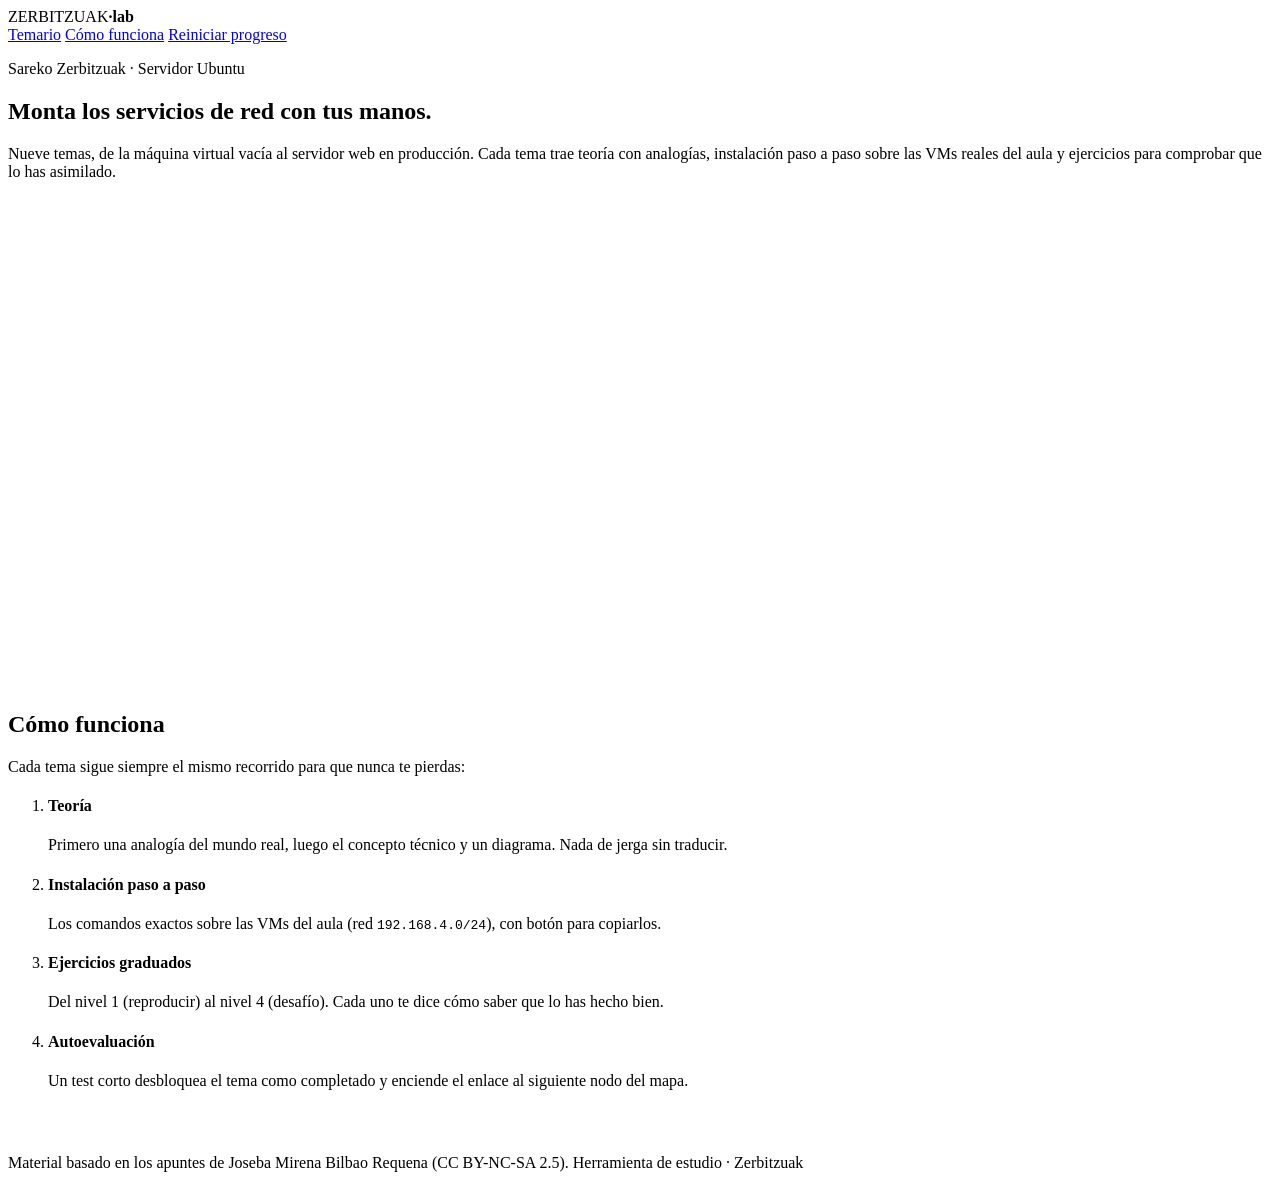
==== index.html @ 198a39cf "Add files via upload" ====
<!DOCTYPE html>
<html lang="es">
<head>
<meta charset="UTF-8">
<meta name="viewport" content="width=device-width, initial-scale=1.0">
<title>Zerbitzuak — Laborategia</title>
<meta name="description" content="Aprende, instala y practica los servicios de red de la asignatura Zerbitzuak: TCP/IP, DNS, DHCP, SSH, Samba, FTP, correo y web.">
<link rel="preconnect" href="https://fonts.googleapis.com">
<link rel="preconnect" href="https://fonts.gstatic.com" crossorigin>
<link href="https://fonts.googleapis.com/css2?family=Space+Grotesk:wght@400;500;600;700&family=Inter:wght@400;500;600&family=JetBrains+Mono:wght@400;500&display=swap" rel="stylesheet">
<link rel="stylesheet" href="assets/styles.css">
</head>
<body>

<header class="topbar">
  <span class="brand"><span class="dot"></span> ZERBITZUAK<b>·lab</b></span>
  <nav>
    <a href="#temario">Temario</a>
    <a href="#como">Cómo funciona</a>
    <a href="#" id="resetLink">Reiniciar progreso</a>
  </nav>
</header>

<main class="wrap">

  <section class="hero">
    <p class="eyebrow">Sareko Zerbitzuak · Servidor Ubuntu</p>
    <h1>Monta los servicios de red <span class="accent">con tus manos</span>.</h1>
    <p class="lead sub">Nueve temas, de la máquina virtual vacía al servidor web en producción. Cada tema trae teoría con analogías, instalación paso a paso sobre las VMs reales del aula y ejercicios para comprobar que lo has asimilado.</p>
  </section>

  <!-- FIRMA: mapa de topología del curso -->
  <section id="temario" aria-label="Mapa del curso">
    <svg class="topo" viewBox="0 0 980 380" role="img" aria-label="Ruta de los nueve temas">
      <!-- enlaces -->
      <g id="edges" stroke-linecap="round">
        <line class="edge" data-e="0" x1="90" y1="110" x2="280" y2="110"/>
        <line class="edge" data-e="1" x1="280" y1="110" x2="470" y2="110"/>
        <line class="edge" data-e="2" x1="470" y1="110" x2="660" y2="110"/>
        <line class="edge" data-e="3" x1="660" y1="110" x2="850" y2="110"/>
        <line class="edge" data-e="4" x1="850" y1="110" x2="850" y2="270"/>
        <line class="edge" data-e="5" x1="850" y1="270" x2="660" y2="270"/>
        <line class="edge" data-e="6" x1="660" y1="270" x2="470" y2="270"/>
        <line class="edge" data-e="7" x1="470" y1="270" x2="280" y2="270"/>
      </g>
      <g id="nodes"></g>
    </svg>
  </section>

  <!-- Lista accesible / fallback -->
  <section class="units" id="unitGrid" aria-label="Lista de temas"></section>

  <section id="como" class="col" style="margin-bottom:64px">
    <h2>Cómo funciona</h2>
    <p>Cada tema sigue siempre el mismo recorrido para que nunca te pierdas:</p>
    <ol class="steps">
      <li><h4>Teoría</h4><p>Primero una analogía del mundo real, luego el concepto técnico y un diagrama. Nada de jerga sin traducir.</p></li>
      <li><h4>Instalación paso a paso</h4><p>Los comandos exactos sobre las VMs del aula (red <code class="inline">192.168.4.0/24</code>), con botón para copiarlos.</p></li>
      <li><h4>Ejercicios graduados</h4><p>Del nivel 1 (reproducir) al nivel 4 (desafío). Cada uno te dice cómo saber que lo has hecho bien.</p></li>
      <li><h4>Autoevaluación</h4><p>Un test corto desbloquea el tema como completado y enciende el enlace al siguiente nodo del mapa.</p></li>
    </ol>
  </section>

</main>

<footer class="site">
  <div class="wrap">
    <span>Material basado en los apuntes de Joseba Mirena Bilbao Requena (CC BY-NC-SA 2.5).</span>
    <span>Herramienta de estudio · Zerbitzuak</span>
  </div>
</footer>

<script src="assets/app.js"></script>
<script>
// Definición de los temas. href=null → todavía no publicado (bloqueado).
const TEMAS = [
  { id:"0", x:90,  y:110, abbr:"VM·IP",  name:"Máquinas virtuales + IPs", href:"tema-0-vm-ip.html" },
  { id:"1", x:280, y:110, abbr:"TCP/IP", name:"TCP/IP y enrutamiento",     href:"tema-1-tcpip.html" },
  { id:"2", x:470, y:110, abbr:"DNS",    name:"DNS · bind9",               href:"tema-2-dns.html" },
  { id:"3", x:660, y:110, abbr:"DHCP",   name:"DHCP",                      href:null },
  { id:"4", x:850, y:110, abbr:"SSH",    name:"Urruneko saioak",           href:null },
  { id:"5", x:850, y:270, abbr:"Samba",  name:"Compartir + Proxy",         href:null },
  { id:"6", x:660, y:270, abbr:"FTP",    name:"FTP · vsftpd",              href:null },
  { id:"7", x:470, y:270, abbr:"Posta",  name:"Correo",                    href:null },
  { id:"8", x:280, y:270, abbr:"Web",    name:"Apache · WordPress · LDAP", href:null },
];

const SVGNS = "http://www.w3.org/2000/svg";
const prog = Z.load();

// tema "actual" = primero no completado con página disponible
let current = TEMAS.find(t => t.href && !prog[t.id])?.id ?? null;

// pintar nodos
const g = document.getElementById("nodes");
TEMAS.forEach(t => {
  const done = !!prog[t.id];
  const locked = !t.href;
  const grp = document.createElementNS(SVGNS, "a");
  if (t.href) grp.setAttributeNS("http://www.w3.org/1999/xlink", "href", t.href);
  grp.setAttribute("class", "node-hit" + (locked ? " locked" : ""));

  const ring = document.createElementNS(SVGNS, "circle");
  ring.setAttribute("cx", t.x); ring.setAttribute("cy", t.y); ring.setAttribute("r", 30);
  ring.setAttribute("class", "ring" + (done ? " done" : "") + (t.id === current ? " current" : ""));

  const num = document.createElementNS(SVGNS, "text");
  num.setAttribute("x", t.x); num.setAttribute("y", t.y + 6);
  num.setAttribute("text-anchor", "middle"); num.setAttribute("class", "num");
  num.textContent = done ? "✓" : t.id;

  const lbl = document.createElementNS(SVGNS, "text");
  lbl.setAttribute("x", t.x); lbl.setAttribute("y", t.y + 52);
  lbl.setAttribute("text-anchor", "middle"); lbl.setAttribute("class", "lbl");
  lbl.textContent = t.abbr;

  grp.append(ring, num, lbl);
  g.appendChild(grp);
});

// encender enlaces ya superados
document.querySelectorAll(".edge").forEach(e => {
  const i = +e.dataset.e;            // arista i une tema i con i+1
  if (prog[String(i)]) e.classList.add("done");
});

// rejilla de tarjetas
const grid = document.getElementById("unitGrid");
TEMAS.forEach(t => {
  const done = !!prog[t.id], locked = !t.href, cur = t.id === current;
  const el = document.createElement(locked ? "div" : "a");
  el.className = "unit";
  if (!locked) el.href = t.href;
  el.innerHTML = `
    <span class="t-num">TEMA ${t.id}</span>
    <h3>${t.name}</h3>
    <p>${locked ? "Próximamente" : (done ? "Completado. Puedes repasarlo." : "Disponible. Empieza por la teoría.")}</p>
    <span class="badge ${done ? "done" : (cur ? "current" : "")}">${done ? "hecho" : (locked ? "bloqueado" : (cur ? "actual" : "abierto"))}</span>`;
  grid.appendChild(el);
});

document.getElementById("resetLink").addEventListener("click", (e) => {
  e.preventDefault();
  if (confirm("¿Borrar tu progreso y reiniciar todos los temas?")) { Z.reset(); location.reload(); }
});
</script>
</body>
</html>
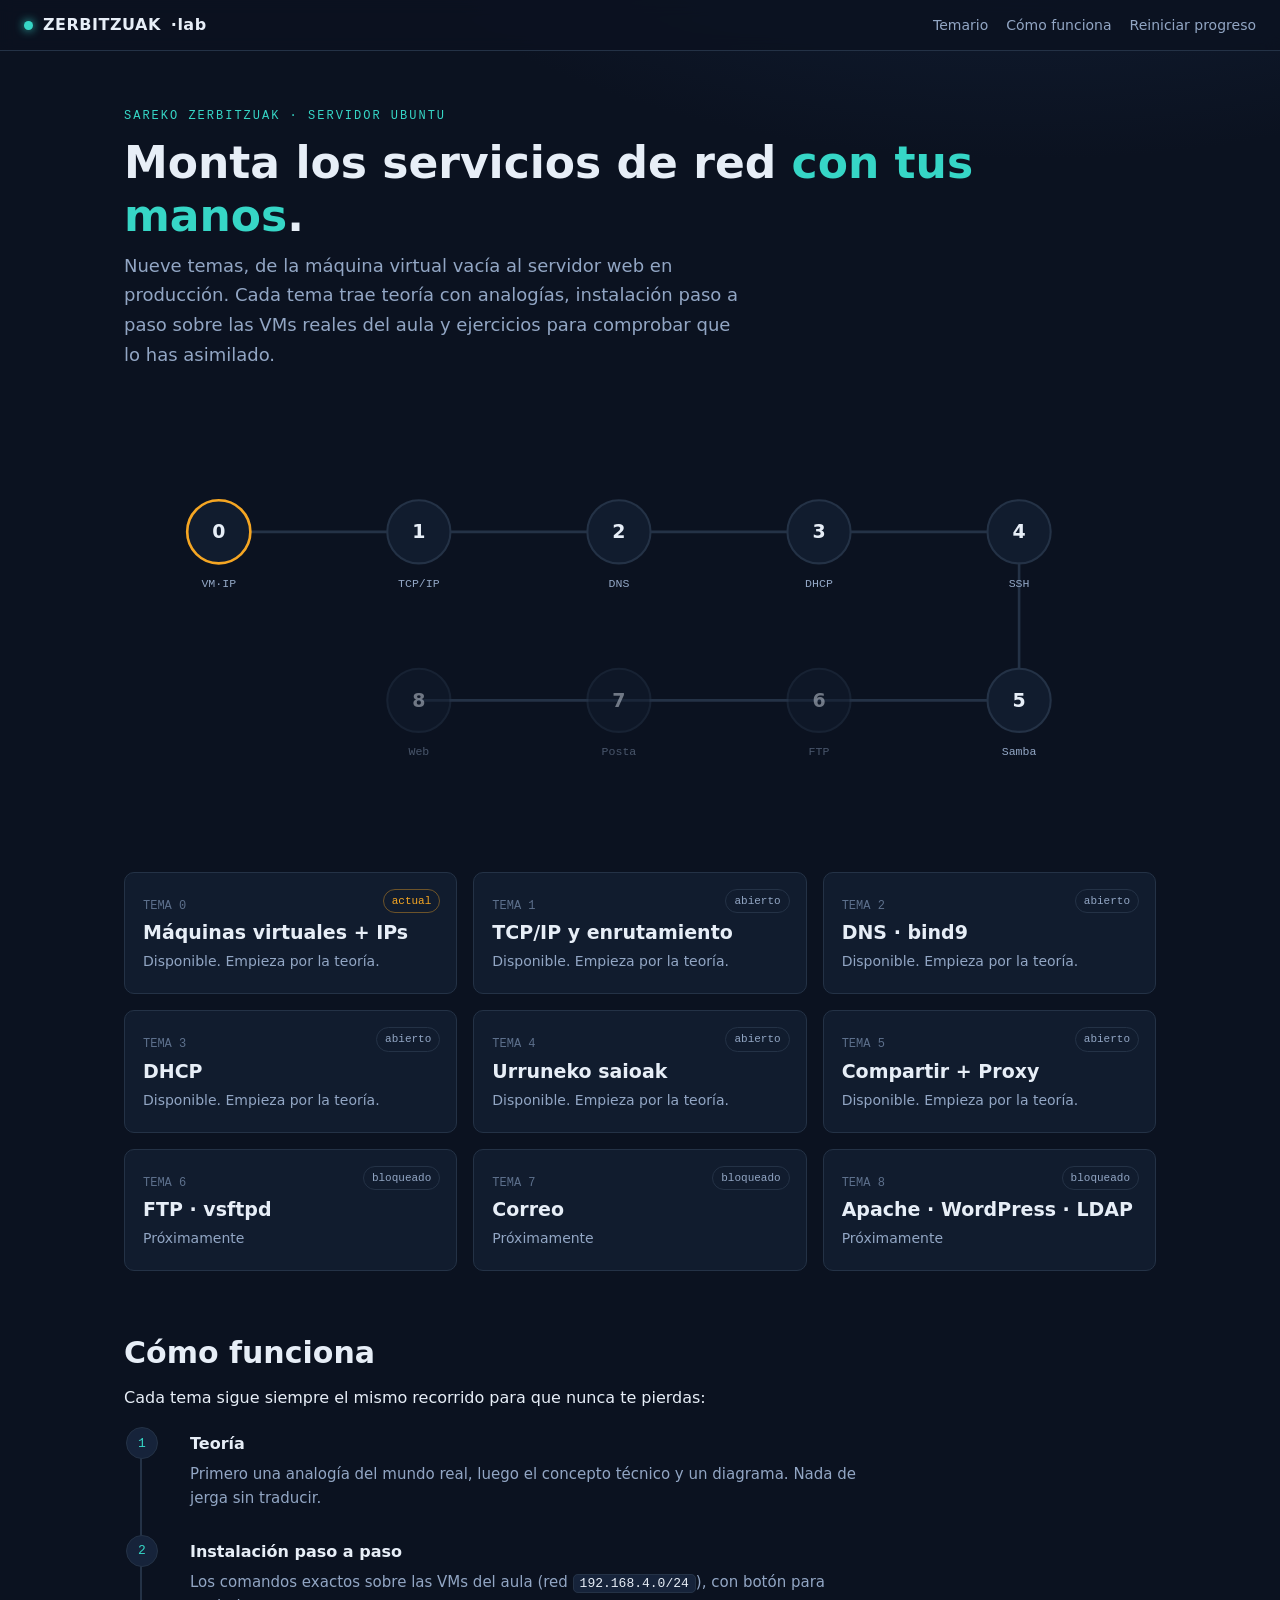
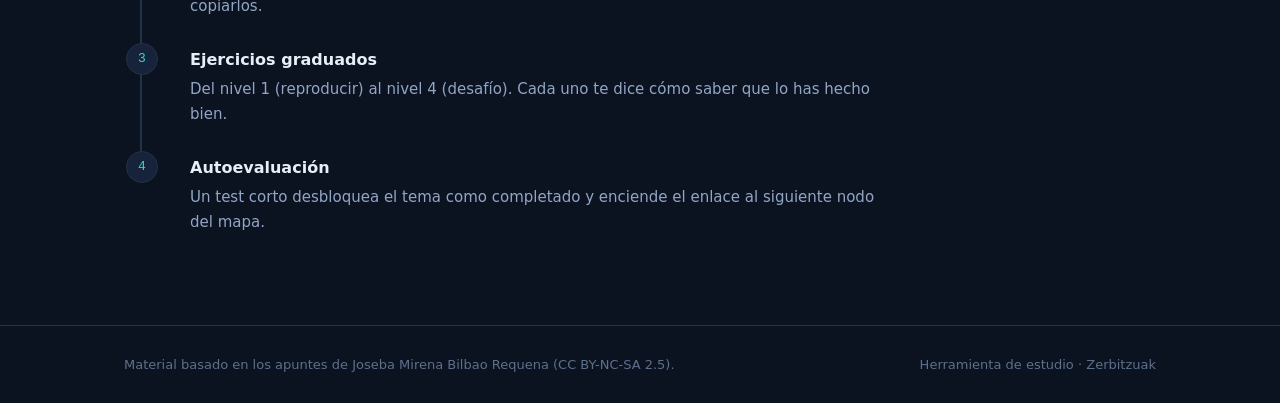
==== commit 25dfbc8d: "Add files via upload" ====
--- a/index.html
+++ b/index.html
@@ -77,9 +77,9 @@
   { id:"0", x:90,  y:110, abbr:"VM·IP",  name:"Máquinas virtuales + IPs", href:"tema-0-vm-ip.html" },
   { id:"1", x:280, y:110, abbr:"TCP/IP", name:"TCP/IP y enrutamiento",     href:"tema-1-tcpip.html" },
   { id:"2", x:470, y:110, abbr:"DNS",    name:"DNS · bind9",               href:"tema-2-dns.html" },
-  { id:"3", x:660, y:110, abbr:"DHCP",   name:"DHCP",                      href:null },
-  { id:"4", x:850, y:110, abbr:"SSH",    name:"Urruneko saioak",           href:null },
-  { id:"5", x:850, y:270, abbr:"Samba",  name:"Compartir + Proxy",         href:null },
+  { id:"3", x:660, y:110, abbr:"DHCP",   name:"DHCP",                      href:"tema-3-dhcp.html" },
+  { id:"4", x:850, y:110, abbr:"SSH",    name:"Urruneko saioak",           href:"tema-4-urruneko-saioak.html" },
+  { id:"5", x:850, y:270, abbr:"Samba",  name:"Compartir + Proxy",         href:"tema-5-baliabideak.html" },
   { id:"6", x:660, y:270, abbr:"FTP",    name:"FTP · vsftpd",              href:null },
   { id:"7", x:470, y:270, abbr:"Posta",  name:"Correo",                    href:null },
   { id:"8", x:280, y:270, abbr:"Web",    name:"Apache · WordPress · LDAP", href:null },
--- a/assets/styles.css
+++ b/assets/styles.css
@@ -0,0 +1,284 @@
+/* ============================================================
+   ZERBITZUAK — Sistema de diseño "consola de red"
+   Un concepto por bloque. Tokens primero, componentes después.
+   ============================================================ */
+
+:root {
+  /* Paleta: sala de servidores. Acentos = LEDs de un switch. */
+  --bg:        #0b1220;   /* fondo consola */
+  --surface:   #111c2e;   /* panel */
+  --surface-2: #16233a;   /* panel elevado */
+  --line:      #243246;   /* hairlines */
+  --line-soft: #1b2940;
+  --ink:       #e7eef7;   /* texto primario */
+  --ink-dim:   #92a6c4;   /* texto secundario */
+  --ink-faint: #5d708c;   /* texto tenue */
+
+  --link:   #36d6c6;   /* LED "enlace activo" (cian-teal) */
+  --link-2: #1ea8a0;
+  --amber:  #f5a623;   /* LED "actividad" */
+  --danger: #ff6b6b;   /* LED "error" */
+  --ok:     #4ade80;   /* LED "ok", uso contenido */
+
+  --radius: 10px;
+  --radius-lg: 16px;
+  --maxw: 1080px;
+
+  --mono: "JetBrains Mono", ui-monospace, "SF Mono", Menlo, monospace;
+  --sans: "Inter", system-ui, -apple-system, sans-serif;
+  --display: "Space Grotesk", var(--sans);
+}
+
+* { box-sizing: border-box; }
+
+html { scroll-behavior: smooth; }
+@media (prefers-reduced-motion: reduce) {
+  html { scroll-behavior: auto; }
+  * { animation: none !important; transition: none !important; }
+}
+
+body {
+  margin: 0;
+  background:
+    radial-gradient(1200px 600px at 80% -10%, #14233c 0%, transparent 60%),
+    var(--bg);
+  color: var(--ink);
+  font-family: var(--sans);
+  font-size: 16px;
+  line-height: 1.65;
+  -webkit-font-smoothing: antialiased;
+}
+
+a { color: var(--link); text-decoration: none; }
+a:hover { text-decoration: underline; }
+
+:focus-visible { outline: 2px solid var(--link); outline-offset: 3px; border-radius: 4px; }
+
+/* ---------- Layout ---------- */
+.wrap { max-width: var(--maxw); margin: 0 auto; padding: 0 24px; }
+.col  { max-width: 760px; }
+
+/* ---------- Barra superior ---------- */
+.topbar {
+  position: sticky; top: 0; z-index: 50;
+  display: flex; align-items: center; gap: 16px;
+  padding: 12px 24px;
+  background: rgba(11,18,32,.82);
+  backdrop-filter: blur(8px);
+  border-bottom: 1px solid var(--line);
+}
+.brand { display: flex; align-items: center; gap: 10px; font-family: var(--display); font-weight: 600; letter-spacing: .5px; }
+.brand .dot { width: 9px; height: 9px; border-radius: 50%; background: var(--link); box-shadow: 0 0 10px var(--link); }
+.brand b { color: var(--ink); }
+.topbar nav { margin-left: auto; display: flex; gap: 18px; font-size: 14px; }
+.topbar nav a { color: var(--ink-dim); }
+.topbar nav a:hover { color: var(--ink); text-decoration: none; }
+
+/* ---------- Tipografía ---------- */
+h1, h2, h3 { font-family: var(--display); line-height: 1.2; color: var(--ink); }
+h1 { font-size: clamp(28px, 4vw, 44px); font-weight: 600; margin: 0 0 8px; }
+h2 { font-size: clamp(22px, 3vw, 30px); font-weight: 600; margin: 48px 0 14px; }
+h3 { font-size: 19px; font-weight: 600; margin: 28px 0 8px; }
+p { margin: 0 0 14px; }
+.lead { font-size: 18px; color: var(--ink-dim); }
+.eyebrow {
+  font-family: var(--mono); font-size: 12px; letter-spacing: 2px;
+  text-transform: uppercase; color: var(--link); margin: 0 0 10px;
+}
+
+/* ---------- Hub: cabecera ---------- */
+.hero { padding: 56px 0 24px; }
+.hero h1 .accent { color: var(--link); }
+.hero .sub { max-width: 620px; }
+
+/* ---------- Mapa de topología (firma) ---------- */
+.topo { width: 100%; height: auto; margin: 8px 0 24px; }
+.topo .edge { stroke: var(--line); stroke-width: 2.5; }
+.topo .edge.done { stroke: var(--link); filter: drop-shadow(0 0 4px var(--link)); }
+.topo .node-hit { cursor: pointer; }
+.topo .node-hit.locked { cursor: not-allowed; }
+.topo .ring { fill: var(--surface); stroke: var(--line); stroke-width: 2; }
+.topo .node-hit:not(.locked):hover .ring { stroke: var(--link); }
+.topo .ring.done { stroke: var(--link); fill: #0f2330; }
+.topo .ring.current { stroke: var(--amber); stroke-width: 2.5; }
+.topo .num { font-family: var(--display); font-weight: 600; fill: var(--ink); font-size: 18px; }
+.topo .lbl { font-family: var(--mono); font-size: 11px; fill: var(--ink-dim); }
+.topo .locked .ring { opacity: .5; }
+.topo .locked .num, .topo .locked .lbl { opacity: .45; }
+
+/* ---------- Rejilla de temas (fallback / lista) ---------- */
+.units { display: grid; grid-template-columns: repeat(auto-fill, minmax(280px, 1fr)); gap: 16px; margin: 24px 0 64px; }
+.unit {
+  position: relative; display: block; padding: 18px 18px 20px;
+  background: var(--surface); border: 1px solid var(--line); border-radius: var(--radius);
+  transition: border-color .15s, transform .15s;
+}
+.unit:hover { border-color: var(--link); transform: translateY(-2px); text-decoration: none; }
+.unit .t-num { font-family: var(--mono); font-size: 12px; color: var(--ink-faint); }
+.unit h3 { margin: 4px 0 6px; }
+.unit p { font-size: 14px; color: var(--ink-dim); margin: 0; }
+.unit .badge { position: absolute; top: 16px; right: 16px; }
+
+.badge {
+  font-family: var(--mono); font-size: 11px; padding: 2px 8px; border-radius: 99px;
+  border: 1px solid var(--line); color: var(--ink-dim);
+}
+.badge.done { color: var(--ok); border-color: rgba(74,222,128,.4); }
+.badge.current { color: var(--amber); border-color: rgba(245,166,35,.4); }
+
+/* ---------- Bloques de contenido (teoría) ---------- */
+.callout {
+  border-left: 3px solid var(--link); background: var(--surface);
+  padding: 14px 18px; border-radius: 0 var(--radius) var(--radius) 0; margin: 18px 0;
+}
+.callout.analogy { border-color: var(--amber); }
+.callout.warn    { border-color: var(--danger); }
+.callout .tag {
+  font-family: var(--mono); font-size: 11px; letter-spacing: 1.5px; text-transform: uppercase;
+  color: var(--ink-dim); display: block; margin-bottom: 6px;
+}
+.callout.analogy .tag { color: var(--amber); }
+.callout.warn .tag { color: var(--danger); }
+
+/* ---------- Terminal / comandos ---------- */
+.term { background: #07101e; border: 1px solid var(--line); border-radius: var(--radius); margin: 16px 0; overflow: hidden; }
+.term .bar { display: flex; align-items: center; gap: 8px; padding: 8px 12px; border-bottom: 1px solid var(--line-soft); background: var(--surface); }
+.term .bar .lights { display: flex; gap: 6px; }
+.term .bar .lights i { width: 10px; height: 10px; border-radius: 50%; display: block; }
+.term .bar .lights i:nth-child(1){ background:#ff5f57; }
+.term .bar .lights i:nth-child(2){ background:#febc2e; }
+.term .bar .lights i:nth-child(3){ background:#28c840; }
+.term .bar .host { font-family: var(--mono); font-size: 12px; color: var(--ink-faint); }
+.term .bar .copy { margin-left: auto; font-family: var(--mono); font-size: 12px; color: var(--ink-dim); background: none; border: 1px solid var(--line); border-radius: 6px; padding: 3px 8px; cursor: pointer; }
+.term .bar .copy:hover { color: var(--ink); border-color: var(--link); }
+.term pre { margin: 0; padding: 14px 16px; overflow-x: auto; }
+.term code, code.inline { font-family: var(--mono); font-size: 13.5px; }
+.term .prompt { color: var(--link); user-select: none; }
+.term .cmt { color: var(--ink-faint); }
+code.inline { background: var(--surface-2); border: 1px solid var(--line); border-radius: 5px; padding: 1px 6px; font-size: 13px; color: var(--ink); }
+
+/* ---------- Pasos numerados ---------- */
+.steps { counter-reset: step; list-style: none; padding: 0; margin: 18px 0; }
+.steps > li {
+  position: relative; padding: 2px 0 18px 48px; margin: 0;
+  border-left: 2px solid var(--line); margin-left: 16px;
+}
+.steps > li:last-child { border-color: transparent; }
+.steps > li::before {
+  counter-increment: step; content: counter(step);
+  position: absolute; left: -16px; top: -2px; width: 30px; height: 30px;
+  display: grid; place-items: center; border-radius: 50%;
+  background: var(--surface-2); border: 1px solid var(--line);
+  font-family: var(--mono); font-size: 13px; color: var(--link);
+}
+.steps > li h4 { margin: 0 0 4px; font-family: var(--display); font-size: 16px; }
+.steps > li p { margin: 0 0 8px; color: var(--ink-dim); font-size: 15px; }
+
+/* ---------- Tablas ---------- */
+table.data { width: 100%; border-collapse: collapse; margin: 16px 0; font-size: 14px; }
+table.data th, table.data td { text-align: left; padding: 9px 12px; border-bottom: 1px solid var(--line-soft); }
+table.data th { font-family: var(--mono); font-size: 12px; letter-spacing: .5px; color: var(--ink-dim); text-transform: uppercase; }
+table.data td.mono, table.data th.mono { font-family: var(--mono); }
+table.data tr:hover td { background: var(--surface); }
+
+/* ---------- Checklist interactivo (Tema 0) ---------- */
+.check { list-style: none; padding: 0; margin: 16px 0; }
+.check li { display: flex; gap: 12px; align-items: flex-start; padding: 10px 12px; border: 1px solid var(--line); border-radius: var(--radius); margin-bottom: 8px; background: var(--surface); cursor: pointer; transition: border-color .15s; }
+.check li:hover { border-color: var(--link); }
+.check li.done { border-color: rgba(74,222,128,.35); background: #0e1f1c; }
+.check .box { flex: 0 0 22px; width: 22px; height: 22px; border: 1.5px solid var(--ink-faint); border-radius: 6px; display: grid; place-items: center; margin-top: 1px; font-size: 14px; color: var(--bg); }
+.check li.done .box { background: var(--ok); border-color: var(--ok); }
+.check li.done .box::after { content: "✓"; }
+.check .txt { flex: 1; }
+.check .txt small { display: block; color: var(--ink-dim); font-size: 13px; }
+
+/* ---------- Niveles de ejercicio ---------- */
+.levels { display: grid; gap: 14px; margin: 18px 0; }
+.level { border: 1px solid var(--line); border-radius: var(--radius); overflow: hidden; }
+.level summary { cursor: pointer; padding: 14px 18px; display: flex; align-items: center; gap: 12px; font-family: var(--display); list-style: none; }
+.level summary::-webkit-details-marker { display: none; }
+.level summary .lv { font-family: var(--mono); font-size: 11px; padding: 2px 8px; border-radius: 99px; border: 1px solid var(--line); color: var(--link); }
+.level[data-lv="2"] summary .lv { color: var(--amber); }
+.level[data-lv="3"] summary .lv { color: #c084fc; }
+.level[data-lv="4"] summary .lv { color: var(--danger); }
+.level summary .chev { margin-left: auto; color: var(--ink-faint); transition: transform .2s; }
+.level[open] summary .chev { transform: rotate(90deg); }
+.level .body { padding: 4px 18px 18px; border-top: 1px solid var(--line-soft); }
+.level .success { font-size: 14px; color: var(--ink-dim); border-left: 2px solid var(--ok); padding-left: 12px; margin-top: 12px; }
+
+/* ---------- Simulador ---------- */
+.sim { border: 1px solid var(--line); border-radius: var(--radius-lg); background: var(--surface); margin: 22px 0; overflow: hidden; }
+.sim .sim-head { padding: 14px 18px; border-bottom: 1px solid var(--line); display: flex; align-items: center; gap: 10px; }
+.sim .sim-head .dot { width: 8px; height: 8px; border-radius: 50%; background: var(--amber); box-shadow: 0 0 8px var(--amber); }
+.sim .sim-head h3 { margin: 0; font-size: 16px; }
+.sim .sim-body { padding: 18px; }
+.field { margin-bottom: 14px; }
+.field label { display: block; font-size: 13px; color: var(--ink-dim); margin-bottom: 5px; font-family: var(--mono); }
+.field input, .field select {
+  width: 100%; font-family: var(--mono); font-size: 14px; color: var(--ink);
+  background: #07101e; border: 1px solid var(--line); border-radius: 8px; padding: 9px 11px;
+}
+.field input:focus, .field select:focus { border-color: var(--link); outline: none; }
+.btn { font-family: var(--display); font-size: 14px; font-weight: 600; cursor: pointer;
+  background: var(--link); color: #04201d; border: none; border-radius: 8px; padding: 9px 16px; }
+.btn:hover { background: #46e6d6; }
+.btn.ghost { background: transparent; color: var(--ink-dim); border: 1px solid var(--line); }
+.btn.ghost:hover { color: var(--ink); border-color: var(--link); }
+.btn-row { display: flex; gap: 10px; flex-wrap: wrap; margin-top: 4px; }
+
+.sim .out { margin-top: 16px; padding: 14px; background: #07101e; border: 1px solid var(--line); border-radius: 8px; font-family: var(--mono); font-size: 13.5px; }
+.sim .out .row { display: flex; justify-content: space-between; gap: 12px; padding: 3px 0; border-bottom: 1px dashed var(--line-soft); }
+.sim .out .row:last-child { border: none; }
+.sim .out .k { color: var(--ink-dim); }
+.sim .out .v { color: var(--ink); }
+.sim .out .v.bits { letter-spacing: 1px; }
+.pill { font-family: var(--mono); font-size: 12px; padding: 2px 9px; border-radius: 99px; }
+.pill.privada { background: rgba(54,214,198,.12); color: var(--link); }
+.pill.publica { background: rgba(245,166,35,.14); color: var(--amber); }
+.pill.A { background:#1f2a44; color:#8ab4ff; } .pill.B{ background:#2a2440; color:#c084fc; }
+.pill.C { background:#0e2620; color:var(--ok); } .pill.especial{ background:#2a1d1d; color:var(--danger); }
+
+/* ---------- Quiz ---------- */
+.quiz { border: 1px solid var(--line); border-radius: var(--radius-lg); background: var(--surface); margin: 24px 0; }
+.quiz .q-head { padding: 16px 18px; border-bottom: 1px solid var(--line); display:flex; align-items:center; gap:10px; }
+.quiz .q-head h3 { margin: 0; font-size: 16px; }
+.quiz .q-head .score { margin-left: auto; font-family: var(--mono); font-size: 13px; color: var(--ink-dim); }
+.quiz .q { padding: 16px 18px; border-bottom: 1px solid var(--line-soft); }
+.quiz .q:last-of-type { border-bottom: none; }
+.quiz .q .stem { font-size: 15px; margin-bottom: 10px; }
+.quiz .q .stem b { font-family: var(--mono); color: var(--link); }
+.opt { display: block; padding: 9px 12px; border: 1px solid var(--line); border-radius: 8px; margin-bottom: 7px; cursor: pointer; font-size: 14px; transition: border-color .12s; }
+.opt:hover { border-color: var(--ink-dim); }
+.opt.sel { border-color: var(--link); }
+.opt.correct { border-color: var(--ok); background: #0e1f1c; }
+.opt.wrong { border-color: var(--danger); background: #211618; }
+.opt input { margin-right: 9px; accent-color: var(--link); }
+.explain { font-size: 13.5px; color: var(--ink-dim); margin-top: 6px; padding-left: 12px; border-left: 2px solid var(--line); display: none; }
+.explain.show { display: block; }
+.explain.show.ok { border-color: var(--ok); }
+.explain.show.no { border-color: var(--danger); }
+.quiz .q-foot { padding: 16px 18px; }
+.result { font-family: var(--mono); font-size: 14px; margin-top: 12px; display: none; }
+.result.show { display: block; }
+
+/* ---------- Navegación entre temas ---------- */
+.pager { display: flex; justify-content: space-between; gap: 12px; margin: 48px 0 64px; padding-top: 24px; border-top: 1px solid var(--line); }
+.pager a { display: flex; flex-direction: column; gap: 2px; padding: 12px 16px; border: 1px solid var(--line); border-radius: var(--radius); min-width: 160px; }
+.pager a:hover { border-color: var(--link); text-decoration: none; }
+.pager small { font-family: var(--mono); font-size: 11px; color: var(--ink-faint); }
+.pager .next { text-align: right; margin-left: auto; }
+
+/* ---------- Marca de completado ---------- */
+.complete-bar { display:flex; align-items:center; gap:14px; flex-wrap:wrap; margin: 32px 0 8px; padding:16px 18px; border:1px solid var(--line); border-radius:var(--radius); background:var(--surface); }
+.complete-bar p { margin:0; color:var(--ink-dim); font-size:14px; }
+.complete-bar .btn { margin-left:auto; }
+
+footer.site { border-top: 1px solid var(--line); padding: 28px 0; color: var(--ink-faint); font-size: 13px; }
+footer.site .wrap { display:flex; justify-content:space-between; gap:12px; flex-wrap:wrap; }
+
+/* ---------- Responsive ---------- */
+@media (max-width: 640px) {
+  .topbar nav { gap: 12px; }
+  .pager { flex-direction: column; }
+  .pager .next { margin-left: 0; text-align: left; }
+}
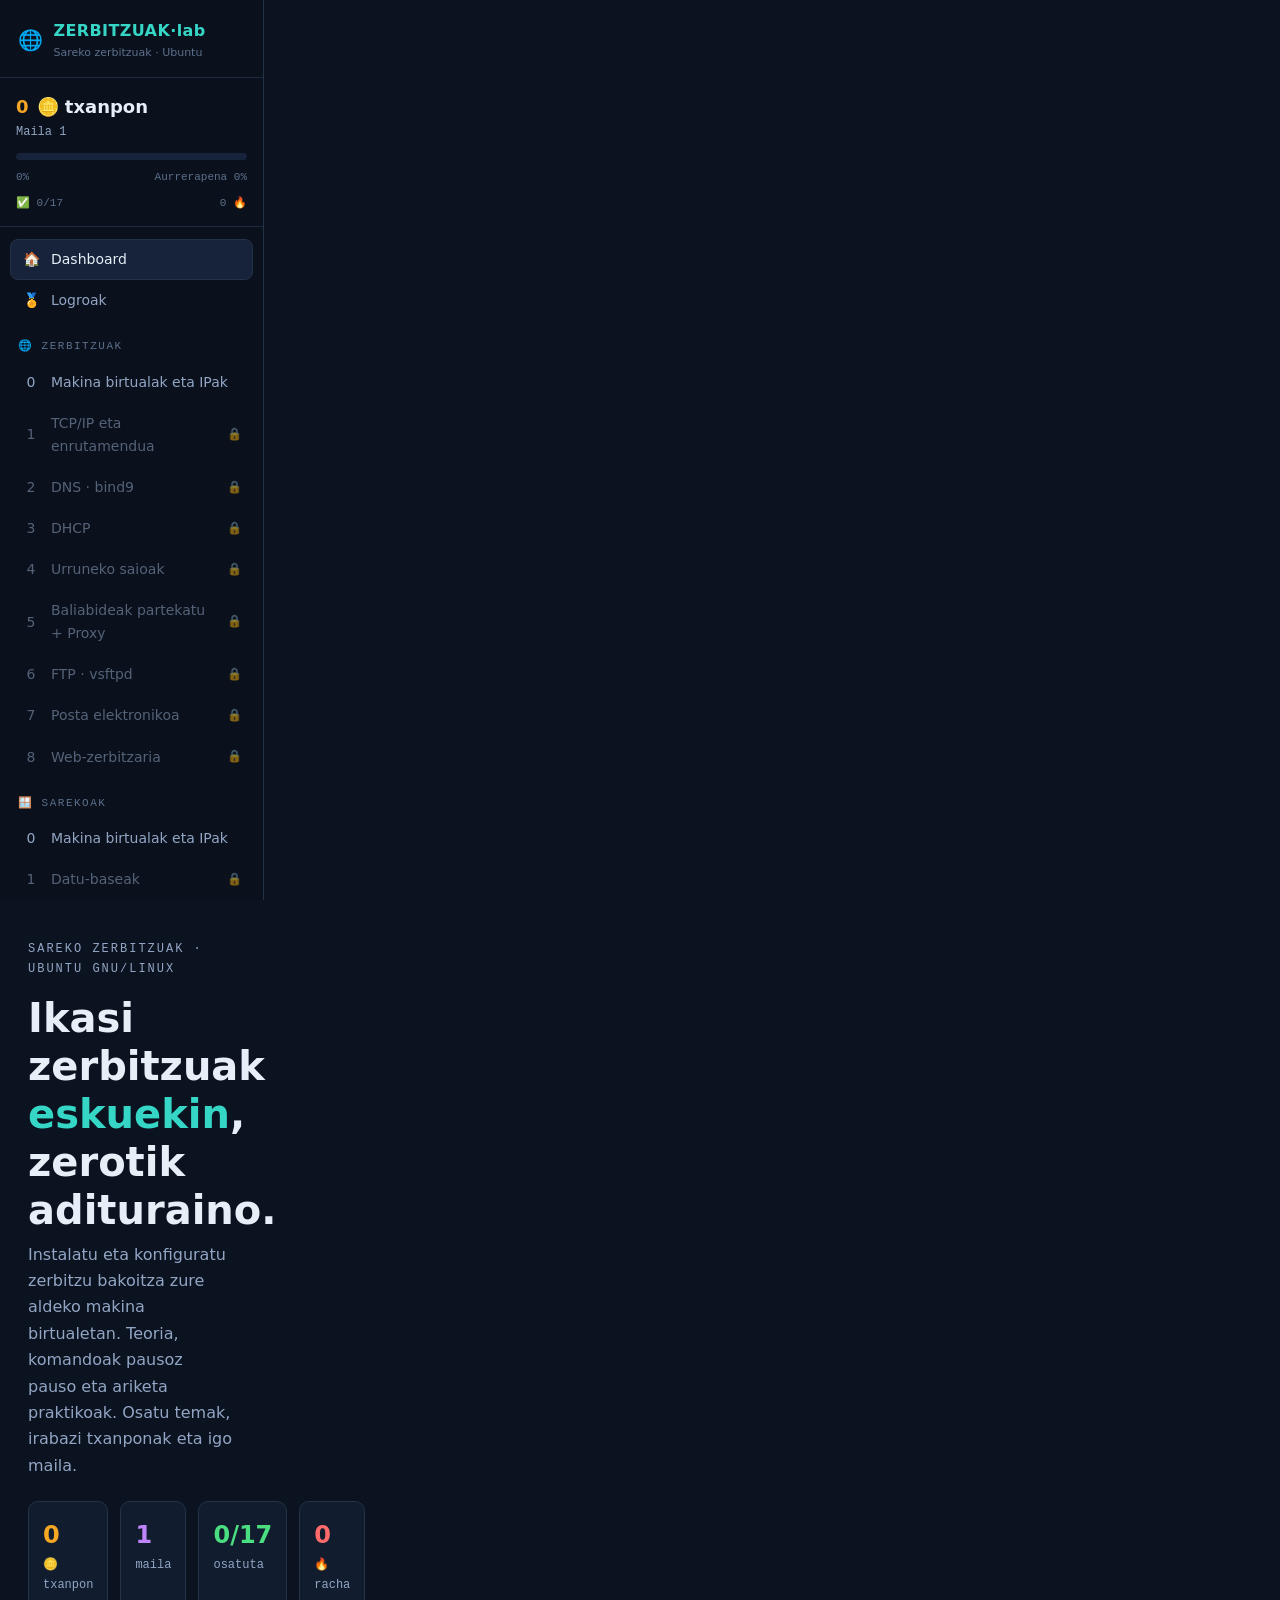
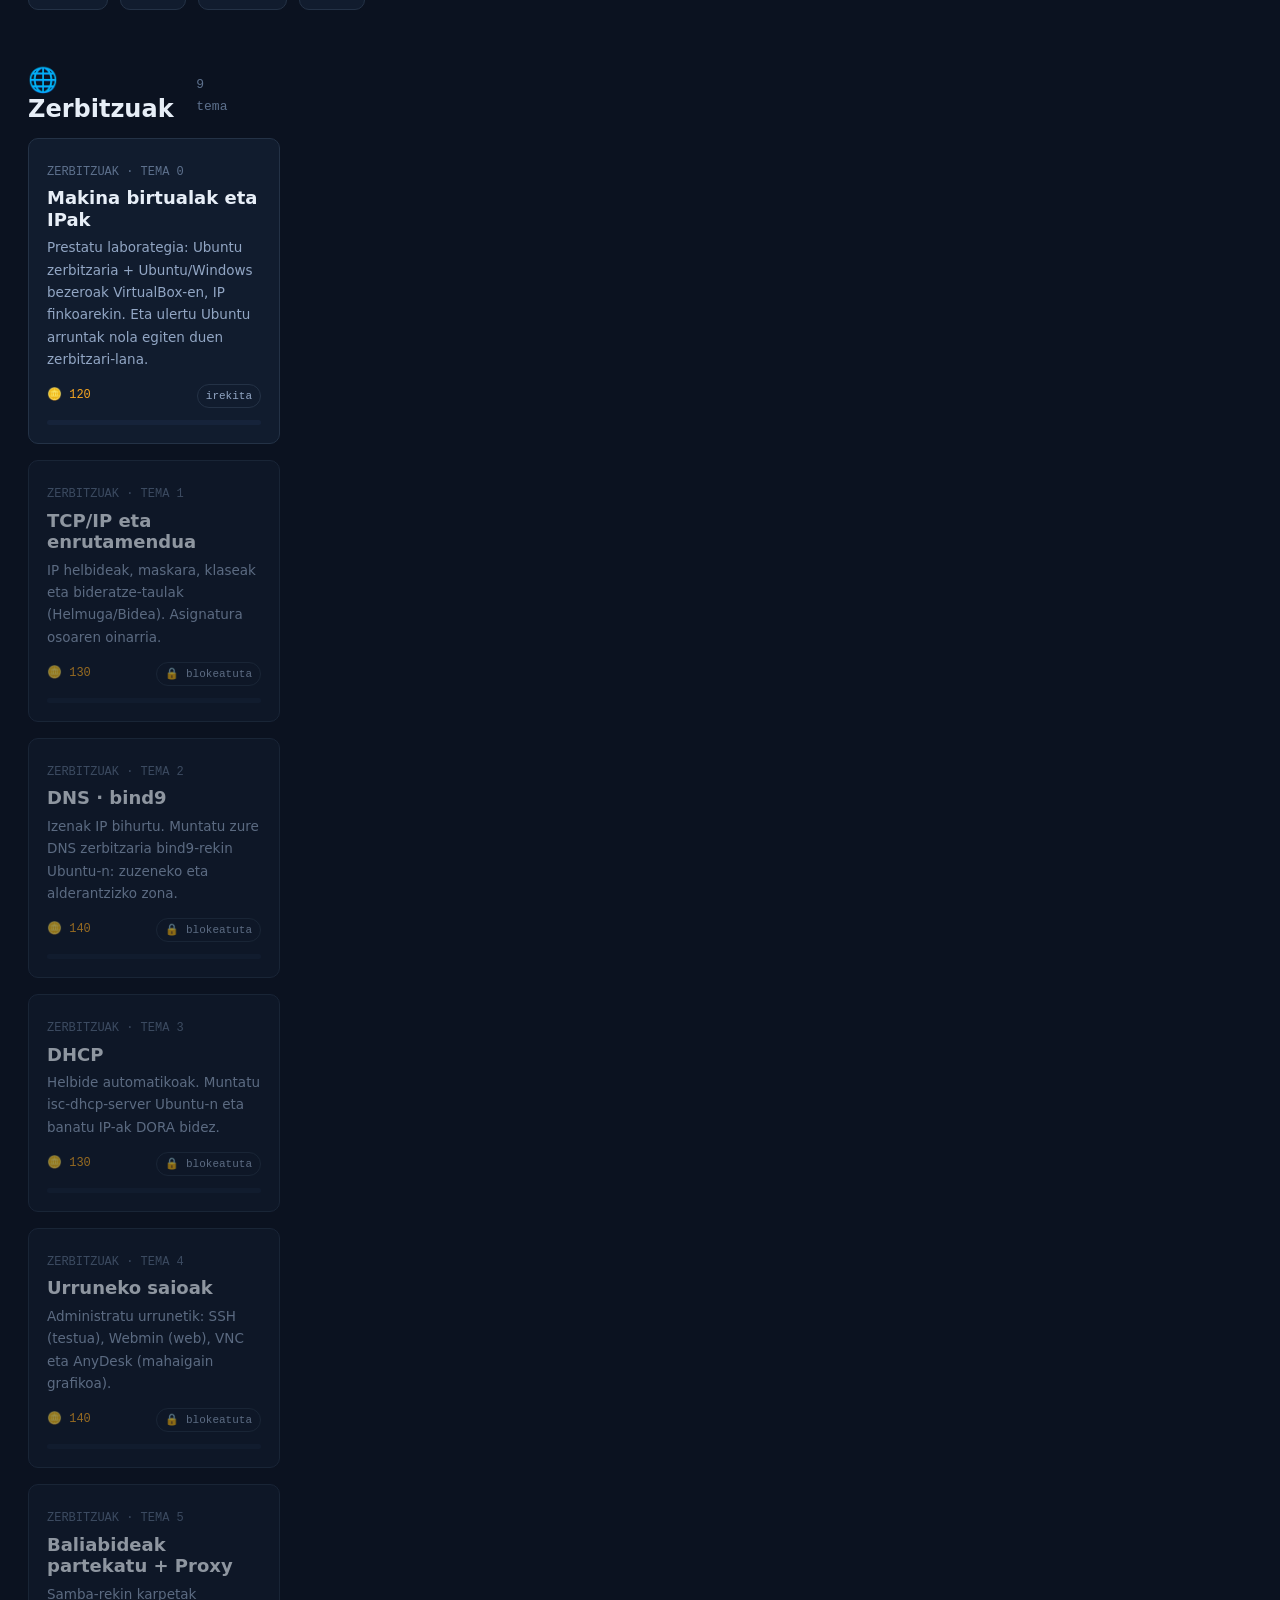
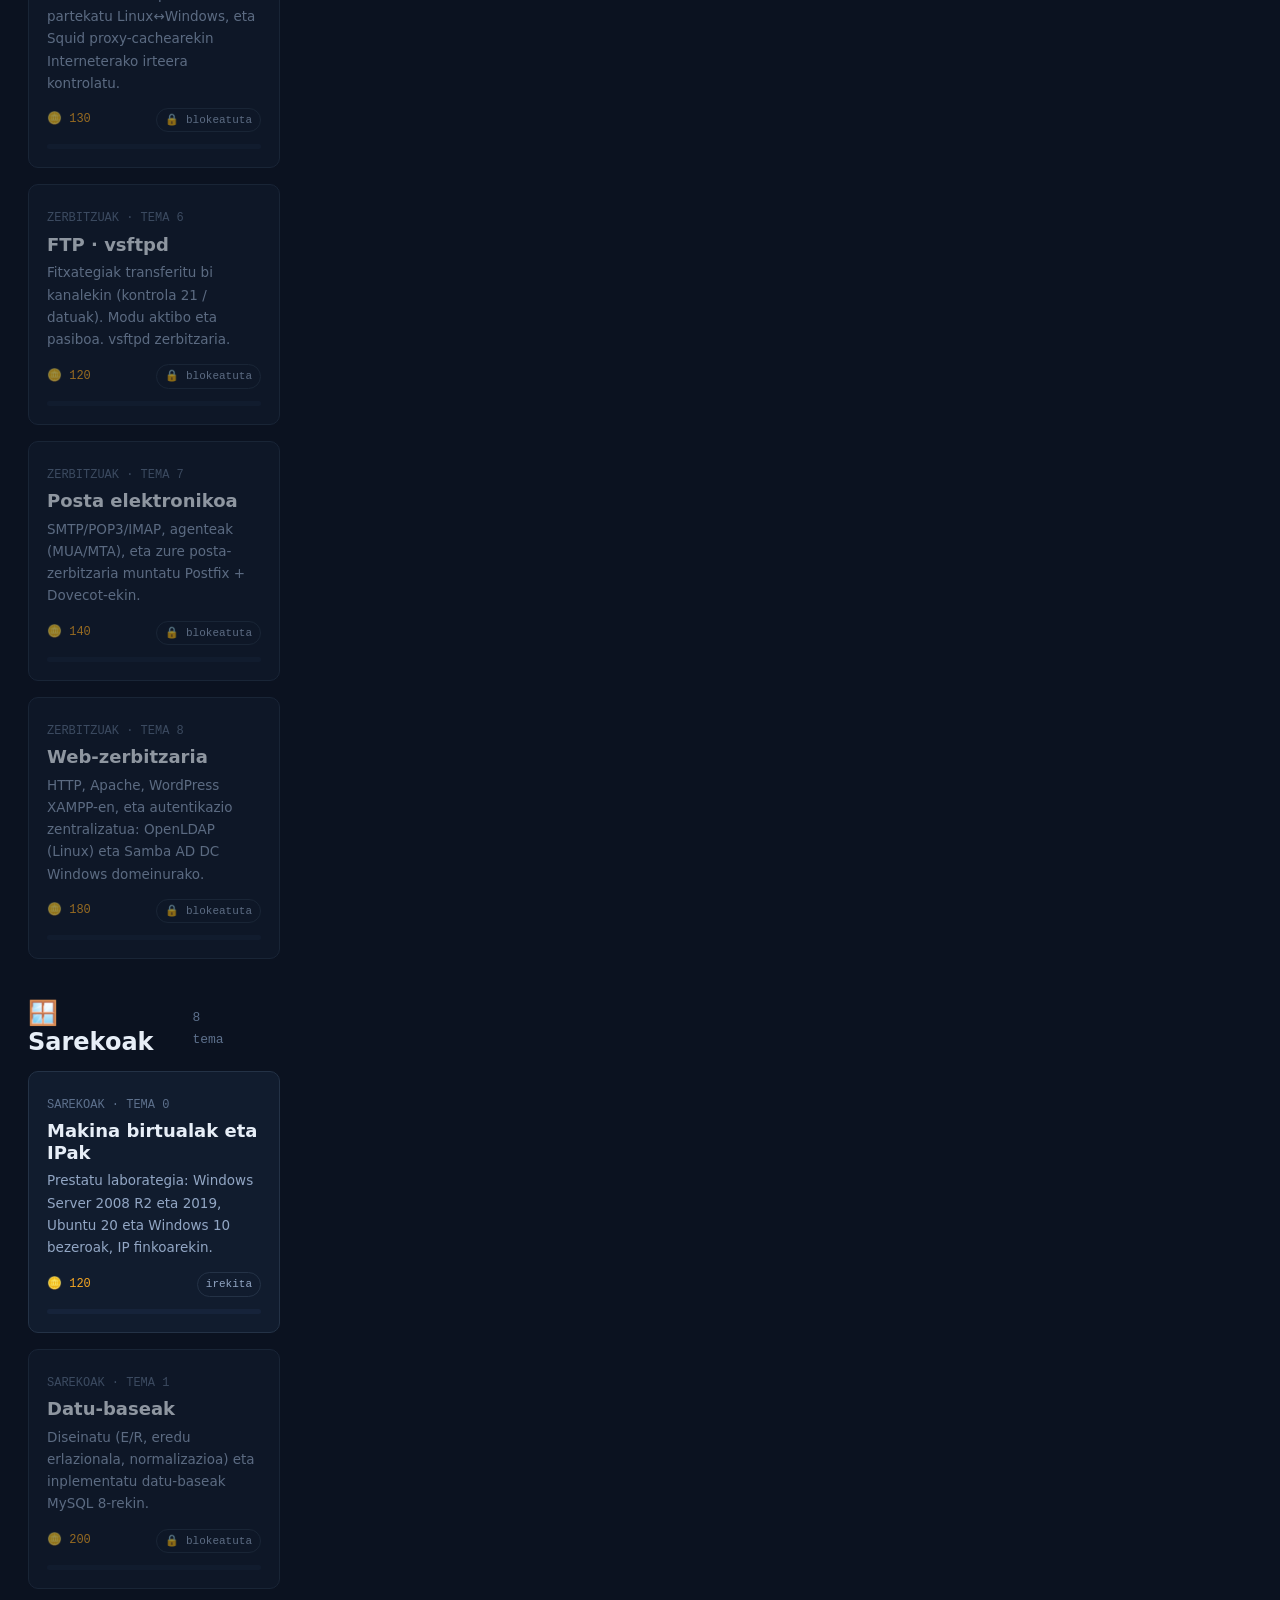
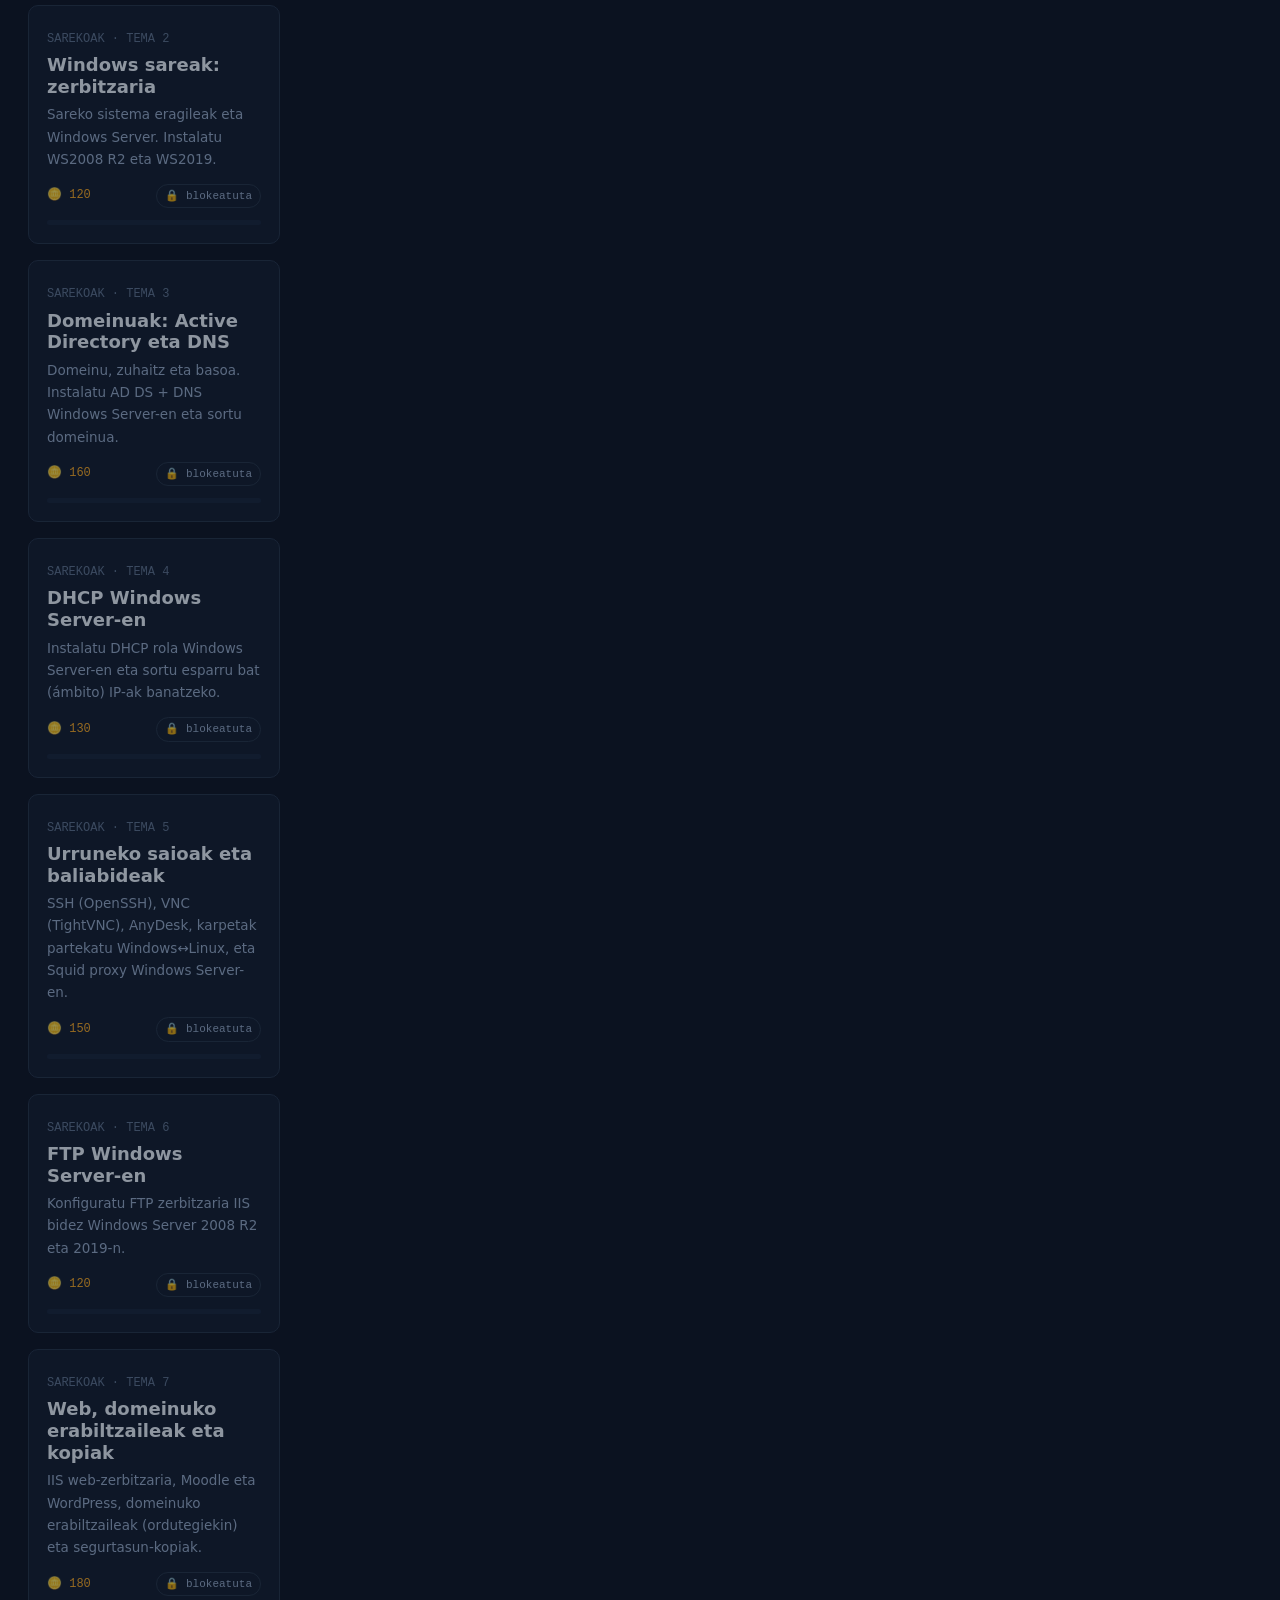
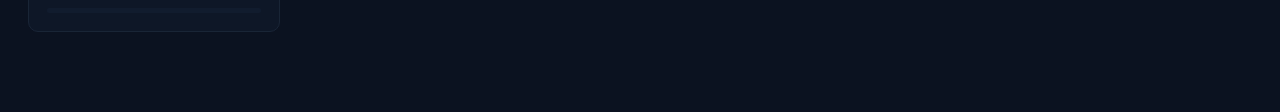
==== commit 0317fcd5: "Add files via upload" ====
--- a/index.html
+++ b/index.html
@@ -1,10 +1,10 @@
 <!DOCTYPE html>
-<html lang="es">
+<html lang="eu">
 <head>
 <meta charset="UTF-8">
 <meta name="viewport" content="width=device-width, initial-scale=1.0">
-<title>Zerbitzuak — Laborategia</title>
-<meta name="description" content="Aprende, instala y practica los servicios de red de la asignatura Zerbitzuak: TCP/IP, DNS, DHCP, SSH, Samba, FTP, correo y web.">
+<title>Zerbitzuak Lab · Ikasi zerbitzuak zerotik adituraino</title>
+<meta name="description" content="Sareko Zerbitzuak ikasteko tresna gamifikatua: teoria, komandoak eta ariketa praktikoak euskeraz, Ubuntu GNU/Linux-en.">
 <link rel="preconnect" href="https://fonts.googleapis.com">
 <link rel="preconnect" href="https://fonts.gstatic.com" crossorigin>
 <link href="https://fonts.googleapis.com/css2?family=Space+Grotesk:wght@400;500;600;700&family=Inter:wght@400;500;600&family=JetBrains+Mono:wght@400;500&display=swap" rel="stylesheet">
@@ -12,137 +12,45 @@
 </head>
 <body>
 
+<!-- Topbar (móvil) -->
 <header class="topbar">
-  <span class="brand"><span class="dot"></span> ZERBITZUAK<b>·lab</b></span>
-  <nav>
-    <a href="#temario">Temario</a>
-    <a href="#como">Cómo funciona</a>
-    <a href="#" id="resetLink">Reiniciar progreso</a>
-  </nav>
+  <button class="burger" id="burger" aria-label="Menua">☰</button>
+  <strong>🌐 Zerbitzuak·lab</strong>
+  <span class="tb-coins" id="tb-coins">0 🪙</span>
 </header>
 
-<main class="wrap">
+<div class="app">
 
-  <section class="hero">
-    <p class="eyebrow">Sareko Zerbitzuak · Servidor Ubuntu</p>
-    <h1>Monta los servicios de red <span class="accent">con tus manos</span>.</h1>
-    <p class="lead sub">Nueve temas, de la máquina virtual vacía al servidor web en producción. Cada tema trae teoría con analogías, instalación paso a paso sobre las VMs reales del aula y ejercicios para comprobar que lo has asimilado.</p>
-  </section>
+  <!-- Sidebar -->
+  <aside class="sidebar" id="sidebar">
+    <a class="brand" href="#/">
+      <span class="logo">🌐</span>
+      <span>ZERBITZUAK·lab<small>Sareko zerbitzuak · Ubuntu</small></span>
+    </a>
 
-  <!-- FIRMA: mapa de topología del curso -->
-  <section id="temario" aria-label="Mapa del curso">
-    <svg class="topo" viewBox="0 0 980 380" role="img" aria-label="Ruta de los nueve temas">
-      <!-- enlaces -->
-      <g id="edges" stroke-linecap="round">
-        <line class="edge" data-e="0" x1="90" y1="110" x2="280" y2="110"/>
-        <line class="edge" data-e="1" x1="280" y1="110" x2="470" y2="110"/>
-        <line class="edge" data-e="2" x1="470" y1="110" x2="660" y2="110"/>
-        <line class="edge" data-e="3" x1="660" y1="110" x2="850" y2="110"/>
-        <line class="edge" data-e="4" x1="850" y1="110" x2="850" y2="270"/>
-        <line class="edge" data-e="5" x1="850" y1="270" x2="660" y2="270"/>
-        <line class="edge" data-e="6" x1="660" y1="270" x2="470" y2="270"/>
-        <line class="edge" data-e="7" x1="470" y1="270" x2="280" y2="270"/>
-      </g>
-      <g id="nodes"></g>
-    </svg>
-  </section>
+    <!-- Panel del jugador -->
+    <div class="player">
+      <div class="coins"><span class="c" id="p-coins">0</span> 🪙 txanpon</div>
+      <div class="lvl" id="p-level">Maila 1</div>
+      <div class="bar"><i id="p-bar"></i></div>
+      <div class="meta"><span id="p-prog-l">0%</span><span id="p-totalprog">Aurrerapena 0%</span></div>
+      <div class="meta"><span>✅ <span id="p-done">0/9</span></span><span id="p-streak">0 🔥</span></div>
+    </div>
 
-  <!-- Lista accesible / fallback -->
-  <section class="units" id="unitGrid" aria-label="Lista de temas"></section>
+    <nav id="sidebar-nav"></nav>
+  </aside>
+  <div class="scrim" id="scrim"></div>
 
-  <section id="como" class="col" style="margin-bottom:64px">
-    <h2>Cómo funciona</h2>
-    <p>Cada tema sigue siempre el mismo recorrido para que nunca te pierdas:</p>
-    <ol class="steps">
-      <li><h4>Teoría</h4><p>Primero una analogía del mundo real, luego el concepto técnico y un diagrama. Nada de jerga sin traducir.</p></li>
-      <li><h4>Instalación paso a paso</h4><p>Los comandos exactos sobre las VMs del aula (red <code class="inline">192.168.4.0/24</code>), con botón para copiarlos.</p></li>
-      <li><h4>Ejercicios graduados</h4><p>Del nivel 1 (reproducir) al nivel 4 (desafío). Cada uno te dice cómo saber que lo has hecho bien.</p></li>
-      <li><h4>Autoevaluación</h4><p>Un test corto desbloquea el tema como completado y enciende el enlace al siguiente nodo del mapa.</p></li>
-    </ol>
-  </section>
+  <!-- Main -->
+  <main class="main">
+    <div class="wrap" id="main-content"></div>
+  </main>
+</div>
 
-</main>
+<!-- Modal recompensa -->
+<div class="modal" id="modal"><div class="box"></div></div>
 
-<footer class="site">
-  <div class="wrap">
-    <span>Material basado en los apuntes de Joseba Mirena Bilbao Requena (CC BY-NC-SA 2.5).</span>
-    <span>Herramienta de estudio · Zerbitzuak</span>
-  </div>
-</footer>
-
+<script src="assets/edukiak.js"></script>
 <script src="assets/app.js"></script>
-<script>
-// Definición de los temas. href=null → todavía no publicado (bloqueado).
-const TEMAS = [
-  { id:"0", x:90,  y:110, abbr:"VM·IP",  name:"Máquinas virtuales + IPs", href:"tema-0-vm-ip.html" },
-  { id:"1", x:280, y:110, abbr:"TCP/IP", name:"TCP/IP y enrutamiento",     href:"tema-1-tcpip.html" },
-  { id:"2", x:470, y:110, abbr:"DNS",    name:"DNS · bind9",               href:"tema-2-dns.html" },
-  { id:"3", x:660, y:110, abbr:"DHCP",   name:"DHCP",                      href:"tema-3-dhcp.html" },
-  { id:"4", x:850, y:110, abbr:"SSH",    name:"Urruneko saioak",           href:"tema-4-urruneko-saioak.html" },
-  { id:"5", x:850, y:270, abbr:"Samba",  name:"Compartir + Proxy",         href:"tema-5-baliabideak.html" },
-  { id:"6", x:660, y:270, abbr:"FTP",    name:"FTP · vsftpd",              href:null },
-  { id:"7", x:470, y:270, abbr:"Posta",  name:"Correo",                    href:null },
-  { id:"8", x:280, y:270, abbr:"Web",    name:"Apache · WordPress · LDAP", href:null },
-];
-
-const SVGNS = "http://www.w3.org/2000/svg";
-const prog = Z.load();
-
-// tema "actual" = primero no completado con página disponible
-let current = TEMAS.find(t => t.href && !prog[t.id])?.id ?? null;
-
-// pintar nodos
-const g = document.getElementById("nodes");
-TEMAS.forEach(t => {
-  const done = !!prog[t.id];
-  const locked = !t.href;
-  const grp = document.createElementNS(SVGNS, "a");
-  if (t.href) grp.setAttributeNS("http://www.w3.org/1999/xlink", "href", t.href);
-  grp.setAttribute("class", "node-hit" + (locked ? " locked" : ""));
-
-  const ring = document.createElementNS(SVGNS, "circle");
-  ring.setAttribute("cx", t.x); ring.setAttribute("cy", t.y); ring.setAttribute("r", 30);
-  ring.setAttribute("class", "ring" + (done ? " done" : "") + (t.id === current ? " current" : ""));
-
-  const num = document.createElementNS(SVGNS, "text");
-  num.setAttribute("x", t.x); num.setAttribute("y", t.y + 6);
-  num.setAttribute("text-anchor", "middle"); num.setAttribute("class", "num");
-  num.textContent = done ? "✓" : t.id;
-
-  const lbl = document.createElementNS(SVGNS, "text");
-  lbl.setAttribute("x", t.x); lbl.setAttribute("y", t.y + 52);
-  lbl.setAttribute("text-anchor", "middle"); lbl.setAttribute("class", "lbl");
-  lbl.textContent = t.abbr;
-
-  grp.append(ring, num, lbl);
-  g.appendChild(grp);
-});
-
-// encender enlaces ya superados
-document.querySelectorAll(".edge").forEach(e => {
-  const i = +e.dataset.e;            // arista i une tema i con i+1
-  if (prog[String(i)]) e.classList.add("done");
-});
-
-// rejilla de tarjetas
-const grid = document.getElementById("unitGrid");
-TEMAS.forEach(t => {
-  const done = !!prog[t.id], locked = !t.href, cur = t.id === current;
-  const el = document.createElement(locked ? "div" : "a");
-  el.className = "unit";
-  if (!locked) el.href = t.href;
-  el.innerHTML = `
-    <span class="t-num">TEMA ${t.id}</span>
-    <h3>${t.name}</h3>
-    <p>${locked ? "Próximamente" : (done ? "Completado. Puedes repasarlo." : "Disponible. Empieza por la teoría.")}</p>
-    <span class="badge ${done ? "done" : (cur ? "current" : "")}">${done ? "hecho" : (locked ? "bloqueado" : (cur ? "actual" : "abierto"))}</span>`;
-  grid.appendChild(el);
-});
-
-document.getElementById("resetLink").addEventListener("click", (e) => {
-  e.preventDefault();
-  if (confirm("¿Borrar tu progreso y reiniciar todos los temas?")) { Z.reset(); location.reload(); }
-});
-</script>
 </body>
 </html>
--- a/assets/styles.css
+++ b/assets/styles.css
@@ -1,284 +1,227 @@
-/* ============================================================
-   ZERBITZUAK — Sistema de diseño "consola de red"
-   Un concepto por bloque. Tokens primero, componentes después.
-   ============================================================ */
-
-:root {
-  /* Paleta: sala de servidores. Acentos = LEDs de un switch. */
-  --bg:        #0b1220;   /* fondo consola */
-  --surface:   #111c2e;   /* panel */
-  --surface-2: #16233a;   /* panel elevado */
-  --line:      #243246;   /* hairlines */
-  --line-soft: #1b2940;
-  --ink:       #e7eef7;   /* texto primario */
-  --ink-dim:   #92a6c4;   /* texto secundario */
-  --ink-faint: #5d708c;   /* texto tenue */
-
-  --link:   #36d6c6;   /* LED "enlace activo" (cian-teal) */
-  --link-2: #1ea8a0;
-  --amber:  #f5a623;   /* LED "actividad" */
-  --danger: #ff6b6b;   /* LED "error" */
-  --ok:     #4ade80;   /* LED "ok", uso contenido */
-
-  --radius: 10px;
-  --radius-lg: 16px;
-  --maxw: 1080px;
-
-  --mono: "JetBrains Mono", ui-monospace, "SF Mono", Menlo, monospace;
-  --sans: "Inter", system-ui, -apple-system, sans-serif;
-  --display: "Space Grotesk", var(--sans);
+/* ===================================================================
+   ZERBITZUAK LAB — app gamificada, dirigida por contenido
+   Consola de red + sistema de recompensas. Tokens → layout → osagaiak
+   =================================================================== */
+
+:root{
+  --bg:#0b1220; --surface:#111c2e; --surface-2:#16233a;
+  --line:#243246; --line-soft:#1b2940;
+  --ink:#e7eef7; --ink-dim:#92a6c4; --ink-faint:#5d708c;
+  --link:#36d6c6; --link-2:#1ea8a0; --amber:#f5a623;
+  --danger:#ff6b6b; --ok:#4ade80; --xp:#c084fc;
+  --radius:10px; --radius-lg:16px; --sidebar:264px;
+  --mono:"JetBrains Mono",ui-monospace,Menlo,monospace;
+  --sans:"Inter",system-ui,sans-serif;
+  --display:"Space Grotesk",var(--sans);
 }
-
-* { box-sizing: border-box; }
-
-html { scroll-behavior: smooth; }
-@media (prefers-reduced-motion: reduce) {
-  html { scroll-behavior: auto; }
-  * { animation: none !important; transition: none !important; }
+*{box-sizing:border-box}
+html{scroll-behavior:smooth}
+@media (prefers-reduced-motion:reduce){*{animation:none!important;transition:none!important}}
+body{margin:0;background:var(--bg);color:var(--ink);font-family:var(--sans);font-size:16px;line-height:1.65;-webkit-font-smoothing:antialiased}
+a{color:var(--link);text-decoration:none}
+a:hover{text-decoration:underline}
+:focus-visible{outline:2px solid var(--link);outline-offset:3px;border-radius:4px}
+h1,h2,h3,h4{font-family:var(--display);line-height:1.2;color:var(--ink)}
+
+/* ---------- Estructura app ---------- */
+.app{display:grid;grid-template-columns:var(--sidebar) 1fr;min-height:100vh}
+
+/* ---------- Sidebar ---------- */
+.sidebar{position:sticky;top:0;align-self:start;height:100vh;overflow-y:auto;
+  background:#0a101c;border-right:1px solid var(--line);padding:0 0 24px}
+.sidebar .brand{display:flex;align-items:center;gap:10px;padding:18px 18px 14px;font-family:var(--display);font-weight:700;letter-spacing:.4px;border-bottom:1px solid var(--line-soft)}
+.sidebar .brand .logo{font-size:20px}
+.sidebar .brand small{display:block;font-family:var(--sans);font-weight:400;font-size:11px;color:var(--ink-faint);letter-spacing:0}
+
+/* panel de stats del jugador */
+.player{padding:14px 16px;border-bottom:1px solid var(--line-soft)}
+.player .coins{display:flex;align-items:center;gap:8px;font-family:var(--display);font-weight:600;font-size:18px}
+.player .coins .c{color:var(--amber)}
+.player .lvl{font-size:12px;color:var(--ink-dim);font-family:var(--mono);margin-top:2px}
+.player .bar{height:7px;border-radius:99px;background:var(--surface-2);margin-top:10px;overflow:hidden}
+.player .bar > i{display:block;height:100%;background:linear-gradient(90deg,var(--link),var(--xp));width:0}
+.player .meta{display:flex;justify-content:space-between;margin-top:8px;font-size:11px;color:var(--ink-faint);font-family:var(--mono)}
+
+.nav-group{padding:12px 10px 4px}
+.nav-group .label{font-family:var(--mono);font-size:11px;letter-spacing:1.5px;text-transform:uppercase;color:var(--ink-faint);padding:0 8px 6px}
+.nav-item{display:flex;align-items:center;gap:10px;padding:8px 10px;border-radius:8px;color:var(--ink-dim);font-size:14px;cursor:pointer;border:1px solid transparent}
+.nav-item:hover{background:var(--surface);color:var(--ink);text-decoration:none}
+.nav-item.active{background:var(--surface-2);color:var(--ink);border-color:var(--line)}
+.nav-item .ic{width:20px;text-align:center;flex:0 0 20px}
+.nav-item .st{margin-left:auto;font-size:12px}
+.nav-item .st.done{color:var(--ok)} .nav-item .st.lock{color:var(--ink-faint)}
+.nav-item.locked{opacity:.55;cursor:not-allowed}
+
+/* ---------- Topbar (móvil) ---------- */
+.topbar{display:none;position:sticky;top:0;z-index:40;align-items:center;gap:12px;padding:12px 16px;background:rgba(11,18,32,.9);backdrop-filter:blur(8px);border-bottom:1px solid var(--line)}
+.topbar .burger{font-size:22px;cursor:pointer;background:none;border:none;color:var(--ink)}
+.topbar .tb-coins{margin-left:auto;font-family:var(--display);font-weight:600;color:var(--amber)}
+
+/* ---------- Main ---------- */
+.main{min-width:0}
+.wrap{max-width:860px;margin:0 auto;padding:32px 28px 80px}
+
+/* ---------- Dashboard ---------- */
+.hero{padding:8px 0 8px}
+.eyebrow{font-family:var(--mono);font-size:12px;letter-spacing:2px;text-transform:uppercase;color:var(--link);margin:0 0 8px}
+.hero h1{font-size:clamp(28px,4vw,40px);font-weight:700;margin:0 0 8px}
+.hero h1 .accent{color:var(--link)}
+.hero p{color:var(--ink-dim);max-width:620px}
+
+.stat-row{display:grid;grid-template-columns:repeat(4,1fr);gap:12px;margin:22px 0 8px}
+.stat{background:var(--surface);border:1px solid var(--line);border-radius:var(--radius);padding:14px}
+.stat .n{font-family:var(--display);font-weight:700;font-size:24px}
+.stat .l{font-size:12px;color:var(--ink-dim);font-family:var(--mono)}
+.stat.coins .n{color:var(--amber)} .stat.lvl .n{color:var(--xp)} .stat.done .n{color:var(--ok)} .stat.streak .n{color:var(--danger)}
+
+.section-title{display:flex;align-items:baseline;gap:12px;margin:40px 0 14px}
+.section-title h2{font-size:24px;margin:0}
+.section-title .sub{color:var(--ink-faint);font-size:13px;font-family:var(--mono)}
+
+.cards{display:grid;grid-template-columns:repeat(auto-fill,minmax(252px,1fr));gap:16px}
+.card{position:relative;text-align:left;background:var(--surface);border:1px solid var(--line);border-radius:var(--radius);padding:18px;cursor:pointer;transition:border-color .15s,transform .15s;color:inherit;font:inherit;display:block;width:100%}
+.card:hover{border-color:var(--link);transform:translateY(-2px)}
+.card.locked{opacity:.6;cursor:not-allowed}
+.card .tnum{font-family:var(--mono);font-size:12px;color:var(--ink-faint)}
+.card h3{margin:4px 0 6px;font-size:18px}
+.card p{margin:0;font-size:13.5px;color:var(--ink-dim)}
+.card .foot{display:flex;align-items:center;gap:8px;margin-top:14px}
+.card .reward{font-family:var(--mono);font-size:12px;color:var(--amber)}
+.card .badge{margin-left:auto;font-family:var(--mono);font-size:11px;padding:2px 8px;border-radius:99px;border:1px solid var(--line);color:var(--ink-dim)}
+.card .badge.done{color:var(--ok);border-color:rgba(74,222,128,.4)}
+.card .pbar{height:5px;border-radius:99px;background:var(--surface-2);margin-top:12px;overflow:hidden}
+.card .pbar > i{display:block;height:100%;background:var(--link);width:0}
+
+/* ---------- Tema: contenido ---------- */
+.crumb{font-family:var(--mono);font-size:12px;color:var(--ink-faint);margin-bottom:8px}
+.crumb a{color:var(--ink-dim)}
+.tema-head h1{font-size:clamp(26px,3.5vw,34px);margin:0 0 6px}
+.tema-head .lead{color:var(--ink-dim);font-size:17px}
+
+h2.blk{font-size:24px;margin:42px 0 12px}
+h3.blk{font-size:18px;margin:26px 0 8px}
+.main p{margin:0 0 14px}
+code.inline{font-family:var(--mono);font-size:13px;background:var(--surface-2);border:1px solid var(--line);border-radius:5px;padding:1px 6px;color:var(--ink)}
+
+.callout{border-left:3px solid var(--link);background:var(--surface);padding:14px 18px;border-radius:0 var(--radius) var(--radius) 0;margin:18px 0}
+.callout.analogia{border-color:var(--amber)} .callout.errorea{border-color:var(--danger)}
+.callout .tag{font-family:var(--mono);font-size:11px;letter-spacing:1.5px;text-transform:uppercase;color:var(--ink-dim);display:block;margin-bottom:6px}
+.callout.analogia .tag{color:var(--amber)} .callout.errorea .tag{color:var(--danger)}
+.callout p:last-child{margin:0}
+
+.helburua{display:flex;gap:14px;background:linear-gradient(180deg,var(--surface),#0f1a2b);border:1px solid var(--line);border-radius:var(--radius);padding:16px 18px;margin:6px 0 8px}
+.helburua .ic{font-size:22px}
+.helburua .tag{font-family:var(--mono);font-size:11px;letter-spacing:1.5px;text-transform:uppercase;color:var(--link)}
+
+.term{background:#07101e;border:1px solid var(--line);border-radius:var(--radius);margin:16px 0;overflow:hidden}
+.term .bar{display:flex;align-items:center;gap:8px;padding:8px 12px;border-bottom:1px solid var(--line-soft);background:var(--surface)}
+.term .bar .lights{display:flex;gap:6px}
+.term .bar .lights i{width:10px;height:10px;border-radius:50%;display:block}
+.term .bar .lights i:nth-child(1){background:#ff5f57}.term .bar .lights i:nth-child(2){background:#febc2e}.term .bar .lights i:nth-child(3){background:#28c840}
+.term .bar .host{font-family:var(--mono);font-size:12px;color:var(--ink-faint)}
+.term .bar .copy{margin-left:auto;font-family:var(--mono);font-size:12px;color:var(--ink-dim);background:none;border:1px solid var(--line);border-radius:6px;padding:3px 8px;cursor:pointer}
+.term .bar .copy:hover{color:var(--ink);border-color:var(--link)}
+.term pre{margin:0;padding:14px 16px;overflow-x:auto}
+.term code{font-family:var(--mono);font-size:13.5px;color:var(--ink)}
+.term .prompt{color:var(--link);user-select:none}
+.term .cmt{color:var(--ink-faint)}
+
+table.data{width:100%;border-collapse:collapse;margin:16px 0;font-size:14px}
+table.data th,table.data td{text-align:left;padding:9px 12px;border-bottom:1px solid var(--line-soft)}
+table.data th{font-family:var(--mono);font-size:12px;letter-spacing:.5px;color:var(--ink-dim);text-transform:uppercase}
+table.data td.mono,table.data th.mono{font-family:var(--mono)}
+table.data tr:hover td{background:var(--surface)}
+
+.steps{counter-reset:step;list-style:none;padding:0;margin:18px 0}
+.steps>li{position:relative;padding:2px 0 18px 44px;border-left:2px solid var(--line);margin-left:16px}
+.steps>li:last-child{border-color:transparent}
+.steps>li::before{counter-increment:step;content:counter(step);position:absolute;left:-16px;top:-2px;width:30px;height:30px;display:grid;place-items:center;border-radius:50%;background:var(--surface-2);border:1px solid var(--line);font-family:var(--mono);font-size:13px;color:var(--link)}
+.steps>li h4{margin:0 0 4px;font-size:16px}
+.steps>li p{margin:0 0 8px;color:var(--ink-dim);font-size:15px}
+
+/* ariketak */
+.levels{display:grid;gap:14px;margin:18px 0}
+.level{border:1px solid var(--line);border-radius:var(--radius);overflow:hidden}
+.level summary{cursor:pointer;padding:14px 18px;display:flex;align-items:center;gap:12px;font-family:var(--display);list-style:none}
+.level summary::-webkit-details-marker{display:none}
+.level summary .lv{font-family:var(--mono);font-size:11px;padding:2px 8px;border-radius:99px;border:1px solid var(--line);color:var(--link)}
+.level[data-lv="2"] summary .lv{color:var(--amber)} .level[data-lv="3"] summary .lv{color:var(--xp)} .level[data-lv="4"] summary .lv{color:var(--danger)}
+.level summary .chev{margin-left:auto;color:var(--ink-faint);transition:transform .2s}
+.level[open] summary .chev{transform:rotate(90deg)}
+.level .body{padding:6px 18px 18px;border-top:1px solid var(--line-soft)}
+.level .arrakasta{font-size:14px;color:var(--ink-dim);border-left:2px solid var(--ok);padding-left:12px;margin-top:12px}
+
+/* quiz */
+.quiz{border:1px solid var(--line);border-radius:var(--radius-lg);background:var(--surface);margin:24px 0}
+.quiz .q-head{padding:16px 18px;border-bottom:1px solid var(--line);display:flex;align-items:center;gap:10px}
+.quiz .q-head h3{margin:0;font-size:16px}
+.quiz .q-head .score{margin-left:auto;font-family:var(--mono);font-size:13px;color:var(--ink-dim)}
+.quiz .q{padding:16px 18px;border-bottom:1px solid var(--line-soft)}
+.quiz .q:last-of-type{border-bottom:none}
+.quiz .q .stem{font-size:15px;margin-bottom:10px}
+.quiz .q .stem b{font-family:var(--mono);color:var(--link)}
+.opt{display:block;padding:9px 12px;border:1px solid var(--line);border-radius:8px;margin-bottom:7px;cursor:pointer;font-size:14px;transition:border-color .12s}
+.opt:hover{border-color:var(--ink-dim)}
+.opt.sel{border-color:var(--link)} .opt.correct{border-color:var(--ok);background:#0e1f1c} .opt.wrong{border-color:var(--danger);background:#211618}
+.opt input{margin-right:9px;accent-color:var(--link)}
+.explain{font-size:13.5px;color:var(--ink-dim);margin-top:6px;padding-left:12px;border-left:2px solid var(--line);display:none}
+.explain.show{display:block} .explain.show.ok{border-color:var(--ok)} .explain.show.no{border-color:var(--danger)}
+.quiz .q-foot{padding:16px 18px}
+.result{font-family:var(--mono);font-size:14px;margin-top:12px;display:none}
+.result.show{display:block}
+
+.btn{font-family:var(--display);font-size:14px;font-weight:600;cursor:pointer;background:var(--link);color:#04201d;border:none;border-radius:8px;padding:9px 16px}
+.btn:hover{background:#46e6d6}
+.btn.ghost{background:transparent;color:var(--ink-dim);border:1px solid var(--line)}
+.btn.ghost:hover{color:var(--ink);border-color:var(--link)}
+.btn-row{display:flex;gap:10px;flex-wrap:wrap;margin-top:4px}
+
+/* simulador (reutiliza patrón) */
+.sim{border:1px solid var(--line);border-radius:var(--radius-lg);background:var(--surface);margin:22px 0;overflow:hidden}
+.sim .sim-head{padding:14px 18px;border-bottom:1px solid var(--line);display:flex;align-items:center;gap:10px}
+.sim .sim-head .dot{width:8px;height:8px;border-radius:50%;background:var(--amber);box-shadow:0 0 8px var(--amber)}
+.sim .sim-head h3{margin:0;font-size:16px}
+.sim .sim-body{padding:18px}
+.field{margin-bottom:14px}.field label{display:block;font-size:13px;color:var(--ink-dim);margin-bottom:5px;font-family:var(--mono)}
+.field input,.field select{width:100%;font-family:var(--mono);font-size:14px;color:var(--ink);background:#07101e;border:1px solid var(--line);border-radius:8px;padding:9px 11px}
+.sim .out{margin-top:16px;padding:14px;background:#07101e;border:1px solid var(--line);border-radius:8px;font-family:var(--mono);font-size:13.5px}
+.sim .out .row{display:flex;justify-content:space-between;gap:12px;padding:3px 0;border-bottom:1px dashed var(--line-soft)}
+.sim .out .row:last-child{border:none}.sim .out .k{color:var(--ink-dim)}
+
+/* paginación */
+.pager{display:flex;justify-content:space-between;gap:12px;margin:48px 0 0;padding-top:24px;border-top:1px solid var(--line)}
+.pager button{display:flex;flex-direction:column;gap:2px;padding:12px 16px;border:1px solid var(--line);border-radius:var(--radius);min-width:160px;background:var(--surface);color:inherit;cursor:pointer;text-align:left;font:inherit}
+.pager button:hover{border-color:var(--link)} .pager .next{text-align:right;margin-left:auto;align-items:flex-end}
+.pager small{font-family:var(--mono);font-size:11px;color:var(--ink-faint)}
+
+.complete-bar{display:flex;align-items:center;gap:14px;flex-wrap:wrap;margin:32px 0 8px;padding:16px 18px;border:1px solid var(--line);border-radius:var(--radius);background:var(--surface)}
+.complete-bar p{margin:0;color:var(--ink-dim);font-size:14px}.complete-bar .btn{margin-left:auto}
+
+/* logros */
+.logros{display:grid;grid-template-columns:repeat(auto-fill,minmax(220px,1fr));gap:14px;margin:20px 0}
+.logro{background:var(--surface);border:1px solid var(--line);border-radius:var(--radius);padding:16px;display:flex;gap:12px;align-items:flex-start}
+.logro.locked{opacity:.5}
+.logro .ic{font-size:26px}
+.logro h4{margin:0 0 3px;font-size:15px}.logro p{margin:0;font-size:13px;color:var(--ink-dim)}
+.logro.unlocked{border-color:rgba(245,166,35,.4)}
+
+/* modal recompensa */
+.modal{position:fixed;inset:0;background:rgba(5,9,16,.7);display:none;align-items:center;justify-content:center;z-index:100;backdrop-filter:blur(3px)}
+.modal.show{display:flex}
+.modal .box{background:var(--surface);border:1px solid var(--link);border-radius:var(--radius-lg);padding:28px;max-width:380px;text-align:center;box-shadow:0 0 40px rgba(54,214,198,.15)}
+.modal .emoji{font-size:48px}
+.modal h3{margin:8px 0 4px;font-size:22px}
+.modal p{color:var(--ink-dim);margin:0 0 6px}
+.modal .reward{font-family:var(--mono);color:var(--amber);font-size:15px;margin:10px 0 18px}
+
+/* responsive */
+@media (max-width:860px){
+  .app{grid-template-columns:1fr}
+  .topbar{display:flex}
+  .sidebar{position:fixed;left:0;top:0;z-index:60;width:var(--sidebar);transform:translateX(-100%);transition:transform .2s}
+  .sidebar.open{transform:translateX(0)}
+  .scrim{position:fixed;inset:0;background:rgba(0,0,0,.5);z-index:55;display:none}
+  .scrim.show{display:block}
+  .stat-row{grid-template-columns:repeat(2,1fr)}
+  .pager{flex-direction:column}.pager .next{margin-left:0;align-items:flex-start;text-align:left}
 }
-
-body {
-  margin: 0;
-  background:
-    radial-gradient(1200px 600px at 80% -10%, #14233c 0%, transparent 60%),
-    var(--bg);
-  color: var(--ink);
-  font-family: var(--sans);
-  font-size: 16px;
-  line-height: 1.65;
-  -webkit-font-smoothing: antialiased;
-}
-
-a { color: var(--link); text-decoration: none; }
-a:hover { text-decoration: underline; }
-
-:focus-visible { outline: 2px solid var(--link); outline-offset: 3px; border-radius: 4px; }
-
-/* ---------- Layout ---------- */
-.wrap { max-width: var(--maxw); margin: 0 auto; padding: 0 24px; }
-.col  { max-width: 760px; }
-
-/* ---------- Barra superior ---------- */
-.topbar {
-  position: sticky; top: 0; z-index: 50;
-  display: flex; align-items: center; gap: 16px;
-  padding: 12px 24px;
-  background: rgba(11,18,32,.82);
-  backdrop-filter: blur(8px);
-  border-bottom: 1px solid var(--line);
-}
-.brand { display: flex; align-items: center; gap: 10px; font-family: var(--display); font-weight: 600; letter-spacing: .5px; }
-.brand .dot { width: 9px; height: 9px; border-radius: 50%; background: var(--link); box-shadow: 0 0 10px var(--link); }
-.brand b { color: var(--ink); }
-.topbar nav { margin-left: auto; display: flex; gap: 18px; font-size: 14px; }
-.topbar nav a { color: var(--ink-dim); }
-.topbar nav a:hover { color: var(--ink); text-decoration: none; }
-
-/* ---------- Tipografía ---------- */
-h1, h2, h3 { font-family: var(--display); line-height: 1.2; color: var(--ink); }
-h1 { font-size: clamp(28px, 4vw, 44px); font-weight: 600; margin: 0 0 8px; }
-h2 { font-size: clamp(22px, 3vw, 30px); font-weight: 600; margin: 48px 0 14px; }
-h3 { font-size: 19px; font-weight: 600; margin: 28px 0 8px; }
-p { margin: 0 0 14px; }
-.lead { font-size: 18px; color: var(--ink-dim); }
-.eyebrow {
-  font-family: var(--mono); font-size: 12px; letter-spacing: 2px;
-  text-transform: uppercase; color: var(--link); margin: 0 0 10px;
-}
-
-/* ---------- Hub: cabecera ---------- */
-.hero { padding: 56px 0 24px; }
-.hero h1 .accent { color: var(--link); }
-.hero .sub { max-width: 620px; }
-
-/* ---------- Mapa de topología (firma) ---------- */
-.topo { width: 100%; height: auto; margin: 8px 0 24px; }
-.topo .edge { stroke: var(--line); stroke-width: 2.5; }
-.topo .edge.done { stroke: var(--link); filter: drop-shadow(0 0 4px var(--link)); }
-.topo .node-hit { cursor: pointer; }
-.topo .node-hit.locked { cursor: not-allowed; }
-.topo .ring { fill: var(--surface); stroke: var(--line); stroke-width: 2; }
-.topo .node-hit:not(.locked):hover .ring { stroke: var(--link); }
-.topo .ring.done { stroke: var(--link); fill: #0f2330; }
-.topo .ring.current { stroke: var(--amber); stroke-width: 2.5; }
-.topo .num { font-family: var(--display); font-weight: 600; fill: var(--ink); font-size: 18px; }
-.topo .lbl { font-family: var(--mono); font-size: 11px; fill: var(--ink-dim); }
-.topo .locked .ring { opacity: .5; }
-.topo .locked .num, .topo .locked .lbl { opacity: .45; }
-
-/* ---------- Rejilla de temas (fallback / lista) ---------- */
-.units { display: grid; grid-template-columns: repeat(auto-fill, minmax(280px, 1fr)); gap: 16px; margin: 24px 0 64px; }
-.unit {
-  position: relative; display: block; padding: 18px 18px 20px;
-  background: var(--surface); border: 1px solid var(--line); border-radius: var(--radius);
-  transition: border-color .15s, transform .15s;
-}
-.unit:hover { border-color: var(--link); transform: translateY(-2px); text-decoration: none; }
-.unit .t-num { font-family: var(--mono); font-size: 12px; color: var(--ink-faint); }
-.unit h3 { margin: 4px 0 6px; }
-.unit p { font-size: 14px; color: var(--ink-dim); margin: 0; }
-.unit .badge { position: absolute; top: 16px; right: 16px; }
-
-.badge {
-  font-family: var(--mono); font-size: 11px; padding: 2px 8px; border-radius: 99px;
-  border: 1px solid var(--line); color: var(--ink-dim);
-}
-.badge.done { color: var(--ok); border-color: rgba(74,222,128,.4); }
-.badge.current { color: var(--amber); border-color: rgba(245,166,35,.4); }
-
-/* ---------- Bloques de contenido (teoría) ---------- */
-.callout {
-  border-left: 3px solid var(--link); background: var(--surface);
-  padding: 14px 18px; border-radius: 0 var(--radius) var(--radius) 0; margin: 18px 0;
-}
-.callout.analogy { border-color: var(--amber); }
-.callout.warn    { border-color: var(--danger); }
-.callout .tag {
-  font-family: var(--mono); font-size: 11px; letter-spacing: 1.5px; text-transform: uppercase;
-  color: var(--ink-dim); display: block; margin-bottom: 6px;
-}
-.callout.analogy .tag { color: var(--amber); }
-.callout.warn .tag { color: var(--danger); }
-
-/* ---------- Terminal / comandos ---------- */
-.term { background: #07101e; border: 1px solid var(--line); border-radius: var(--radius); margin: 16px 0; overflow: hidden; }
-.term .bar { display: flex; align-items: center; gap: 8px; padding: 8px 12px; border-bottom: 1px solid var(--line-soft); background: var(--surface); }
-.term .bar .lights { display: flex; gap: 6px; }
-.term .bar .lights i { width: 10px; height: 10px; border-radius: 50%; display: block; }
-.term .bar .lights i:nth-child(1){ background:#ff5f57; }
-.term .bar .lights i:nth-child(2){ background:#febc2e; }
-.term .bar .lights i:nth-child(3){ background:#28c840; }
-.term .bar .host { font-family: var(--mono); font-size: 12px; color: var(--ink-faint); }
-.term .bar .copy { margin-left: auto; font-family: var(--mono); font-size: 12px; color: var(--ink-dim); background: none; border: 1px solid var(--line); border-radius: 6px; padding: 3px 8px; cursor: pointer; }
-.term .bar .copy:hover { color: var(--ink); border-color: var(--link); }
-.term pre { margin: 0; padding: 14px 16px; overflow-x: auto; }
-.term code, code.inline { font-family: var(--mono); font-size: 13.5px; }
-.term .prompt { color: var(--link); user-select: none; }
-.term .cmt { color: var(--ink-faint); }
-code.inline { background: var(--surface-2); border: 1px solid var(--line); border-radius: 5px; padding: 1px 6px; font-size: 13px; color: var(--ink); }
-
-/* ---------- Pasos numerados ---------- */
-.steps { counter-reset: step; list-style: none; padding: 0; margin: 18px 0; }
-.steps > li {
-  position: relative; padding: 2px 0 18px 48px; margin: 0;
-  border-left: 2px solid var(--line); margin-left: 16px;
-}
-.steps > li:last-child { border-color: transparent; }
-.steps > li::before {
-  counter-increment: step; content: counter(step);
-  position: absolute; left: -16px; top: -2px; width: 30px; height: 30px;
-  display: grid; place-items: center; border-radius: 50%;
-  background: var(--surface-2); border: 1px solid var(--line);
-  font-family: var(--mono); font-size: 13px; color: var(--link);
-}
-.steps > li h4 { margin: 0 0 4px; font-family: var(--display); font-size: 16px; }
-.steps > li p { margin: 0 0 8px; color: var(--ink-dim); font-size: 15px; }
-
-/* ---------- Tablas ---------- */
-table.data { width: 100%; border-collapse: collapse; margin: 16px 0; font-size: 14px; }
-table.data th, table.data td { text-align: left; padding: 9px 12px; border-bottom: 1px solid var(--line-soft); }
-table.data th { font-family: var(--mono); font-size: 12px; letter-spacing: .5px; color: var(--ink-dim); text-transform: uppercase; }
-table.data td.mono, table.data th.mono { font-family: var(--mono); }
-table.data tr:hover td { background: var(--surface); }
-
-/* ---------- Checklist interactivo (Tema 0) ---------- */
-.check { list-style: none; padding: 0; margin: 16px 0; }
-.check li { display: flex; gap: 12px; align-items: flex-start; padding: 10px 12px; border: 1px solid var(--line); border-radius: var(--radius); margin-bottom: 8px; background: var(--surface); cursor: pointer; transition: border-color .15s; }
-.check li:hover { border-color: var(--link); }
-.check li.done { border-color: rgba(74,222,128,.35); background: #0e1f1c; }
-.check .box { flex: 0 0 22px; width: 22px; height: 22px; border: 1.5px solid var(--ink-faint); border-radius: 6px; display: grid; place-items: center; margin-top: 1px; font-size: 14px; color: var(--bg); }
-.check li.done .box { background: var(--ok); border-color: var(--ok); }
-.check li.done .box::after { content: "✓"; }
-.check .txt { flex: 1; }
-.check .txt small { display: block; color: var(--ink-dim); font-size: 13px; }
-
-/* ---------- Niveles de ejercicio ---------- */
-.levels { display: grid; gap: 14px; margin: 18px 0; }
-.level { border: 1px solid var(--line); border-radius: var(--radius); overflow: hidden; }
-.level summary { cursor: pointer; padding: 14px 18px; display: flex; align-items: center; gap: 12px; font-family: var(--display); list-style: none; }
-.level summary::-webkit-details-marker { display: none; }
-.level summary .lv { font-family: var(--mono); font-size: 11px; padding: 2px 8px; border-radius: 99px; border: 1px solid var(--line); color: var(--link); }
-.level[data-lv="2"] summary .lv { color: var(--amber); }
-.level[data-lv="3"] summary .lv { color: #c084fc; }
-.level[data-lv="4"] summary .lv { color: var(--danger); }
-.level summary .chev { margin-left: auto; color: var(--ink-faint); transition: transform .2s; }
-.level[open] summary .chev { transform: rotate(90deg); }
-.level .body { padding: 4px 18px 18px; border-top: 1px solid var(--line-soft); }
-.level .success { font-size: 14px; color: var(--ink-dim); border-left: 2px solid var(--ok); padding-left: 12px; margin-top: 12px; }
-
-/* ---------- Simulador ---------- */
-.sim { border: 1px solid var(--line); border-radius: var(--radius-lg); background: var(--surface); margin: 22px 0; overflow: hidden; }
-.sim .sim-head { padding: 14px 18px; border-bottom: 1px solid var(--line); display: flex; align-items: center; gap: 10px; }
-.sim .sim-head .dot { width: 8px; height: 8px; border-radius: 50%; background: var(--amber); box-shadow: 0 0 8px var(--amber); }
-.sim .sim-head h3 { margin: 0; font-size: 16px; }
-.sim .sim-body { padding: 18px; }
-.field { margin-bottom: 14px; }
-.field label { display: block; font-size: 13px; color: var(--ink-dim); margin-bottom: 5px; font-family: var(--mono); }
-.field input, .field select {
-  width: 100%; font-family: var(--mono); font-size: 14px; color: var(--ink);
-  background: #07101e; border: 1px solid var(--line); border-radius: 8px; padding: 9px 11px;
-}
-.field input:focus, .field select:focus { border-color: var(--link); outline: none; }
-.btn { font-family: var(--display); font-size: 14px; font-weight: 600; cursor: pointer;
-  background: var(--link); color: #04201d; border: none; border-radius: 8px; padding: 9px 16px; }
-.btn:hover { background: #46e6d6; }
-.btn.ghost { background: transparent; color: var(--ink-dim); border: 1px solid var(--line); }
-.btn.ghost:hover { color: var(--ink); border-color: var(--link); }
-.btn-row { display: flex; gap: 10px; flex-wrap: wrap; margin-top: 4px; }
-
-.sim .out { margin-top: 16px; padding: 14px; background: #07101e; border: 1px solid var(--line); border-radius: 8px; font-family: var(--mono); font-size: 13.5px; }
-.sim .out .row { display: flex; justify-content: space-between; gap: 12px; padding: 3px 0; border-bottom: 1px dashed var(--line-soft); }
-.sim .out .row:last-child { border: none; }
-.sim .out .k { color: var(--ink-dim); }
-.sim .out .v { color: var(--ink); }
-.sim .out .v.bits { letter-spacing: 1px; }
-.pill { font-family: var(--mono); font-size: 12px; padding: 2px 9px; border-radius: 99px; }
-.pill.privada { background: rgba(54,214,198,.12); color: var(--link); }
-.pill.publica { background: rgba(245,166,35,.14); color: var(--amber); }
-.pill.A { background:#1f2a44; color:#8ab4ff; } .pill.B{ background:#2a2440; color:#c084fc; }
-.pill.C { background:#0e2620; color:var(--ok); } .pill.especial{ background:#2a1d1d; color:var(--danger); }
-
-/* ---------- Quiz ---------- */
-.quiz { border: 1px solid var(--line); border-radius: var(--radius-lg); background: var(--surface); margin: 24px 0; }
-.quiz .q-head { padding: 16px 18px; border-bottom: 1px solid var(--line); display:flex; align-items:center; gap:10px; }
-.quiz .q-head h3 { margin: 0; font-size: 16px; }
-.quiz .q-head .score { margin-left: auto; font-family: var(--mono); font-size: 13px; color: var(--ink-dim); }
-.quiz .q { padding: 16px 18px; border-bottom: 1px solid var(--line-soft); }
-.quiz .q:last-of-type { border-bottom: none; }
-.quiz .q .stem { font-size: 15px; margin-bottom: 10px; }
-.quiz .q .stem b { font-family: var(--mono); color: var(--link); }
-.opt { display: block; padding: 9px 12px; border: 1px solid var(--line); border-radius: 8px; margin-bottom: 7px; cursor: pointer; font-size: 14px; transition: border-color .12s; }
-.opt:hover { border-color: var(--ink-dim); }
-.opt.sel { border-color: var(--link); }
-.opt.correct { border-color: var(--ok); background: #0e1f1c; }
-.opt.wrong { border-color: var(--danger); background: #211618; }
-.opt input { margin-right: 9px; accent-color: var(--link); }
-.explain { font-size: 13.5px; color: var(--ink-dim); margin-top: 6px; padding-left: 12px; border-left: 2px solid var(--line); display: none; }
-.explain.show { display: block; }
-.explain.show.ok { border-color: var(--ok); }
-.explain.show.no { border-color: var(--danger); }
-.quiz .q-foot { padding: 16px 18px; }
-.result { font-family: var(--mono); font-size: 14px; margin-top: 12px; display: none; }
-.result.show { display: block; }
-
-/* ---------- Navegación entre temas ---------- */
-.pager { display: flex; justify-content: space-between; gap: 12px; margin: 48px 0 64px; padding-top: 24px; border-top: 1px solid var(--line); }
-.pager a { display: flex; flex-direction: column; gap: 2px; padding: 12px 16px; border: 1px solid var(--line); border-radius: var(--radius); min-width: 160px; }
-.pager a:hover { border-color: var(--link); text-decoration: none; }
-.pager small { font-family: var(--mono); font-size: 11px; color: var(--ink-faint); }
-.pager .next { text-align: right; margin-left: auto; }
-
-/* ---------- Marca de completado ---------- */
-.complete-bar { display:flex; align-items:center; gap:14px; flex-wrap:wrap; margin: 32px 0 8px; padding:16px 18px; border:1px solid var(--line); border-radius:var(--radius); background:var(--surface); }
-.complete-bar p { margin:0; color:var(--ink-dim); font-size:14px; }
-.complete-bar .btn { margin-left:auto; }
-
-footer.site { border-top: 1px solid var(--line); padding: 28px 0; color: var(--ink-faint); font-size: 13px; }
-footer.site .wrap { display:flex; justify-content:space-between; gap:12px; flex-wrap:wrap; }
-
-/* ---------- Responsive ---------- */
-@media (max-width: 640px) {
-  .topbar nav { gap: 12px; }
-  .pager { flex-direction: column; }
-  .pager .next { margin-left: 0; text-align: left; }
-}
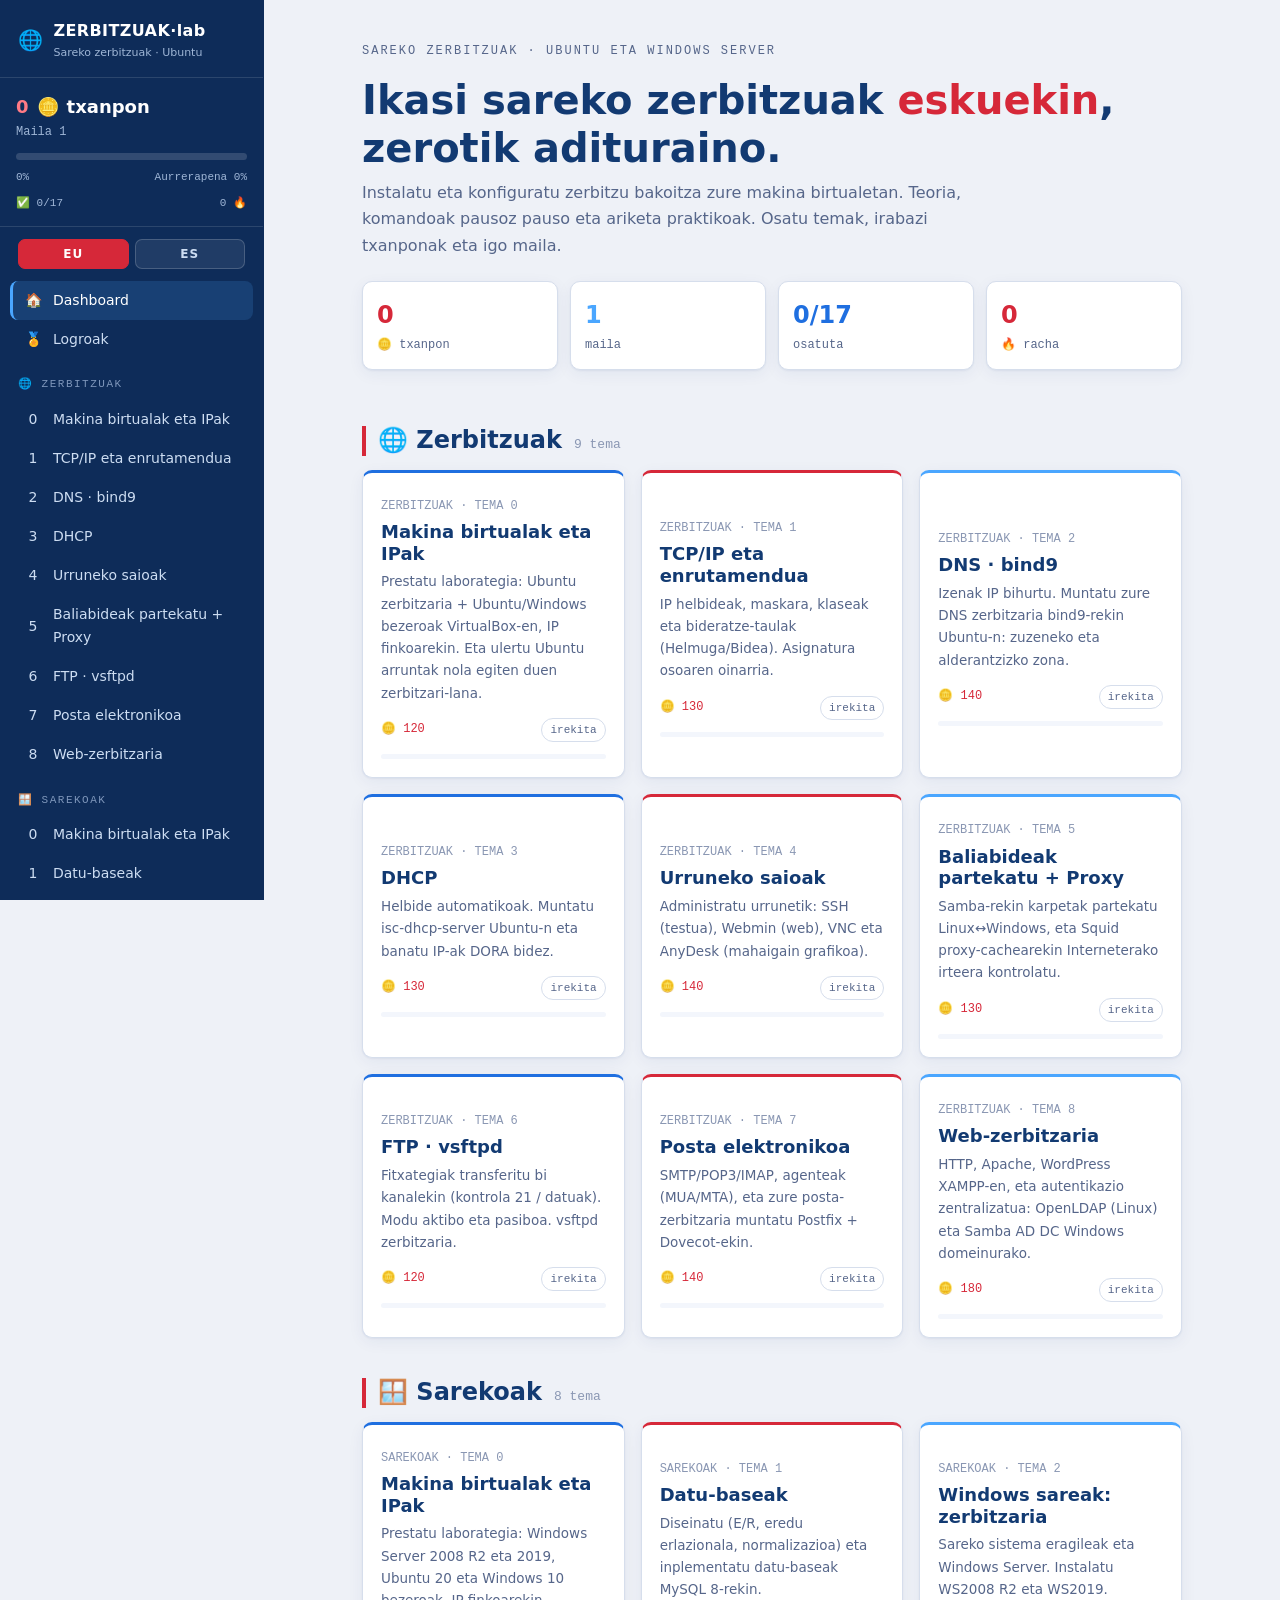
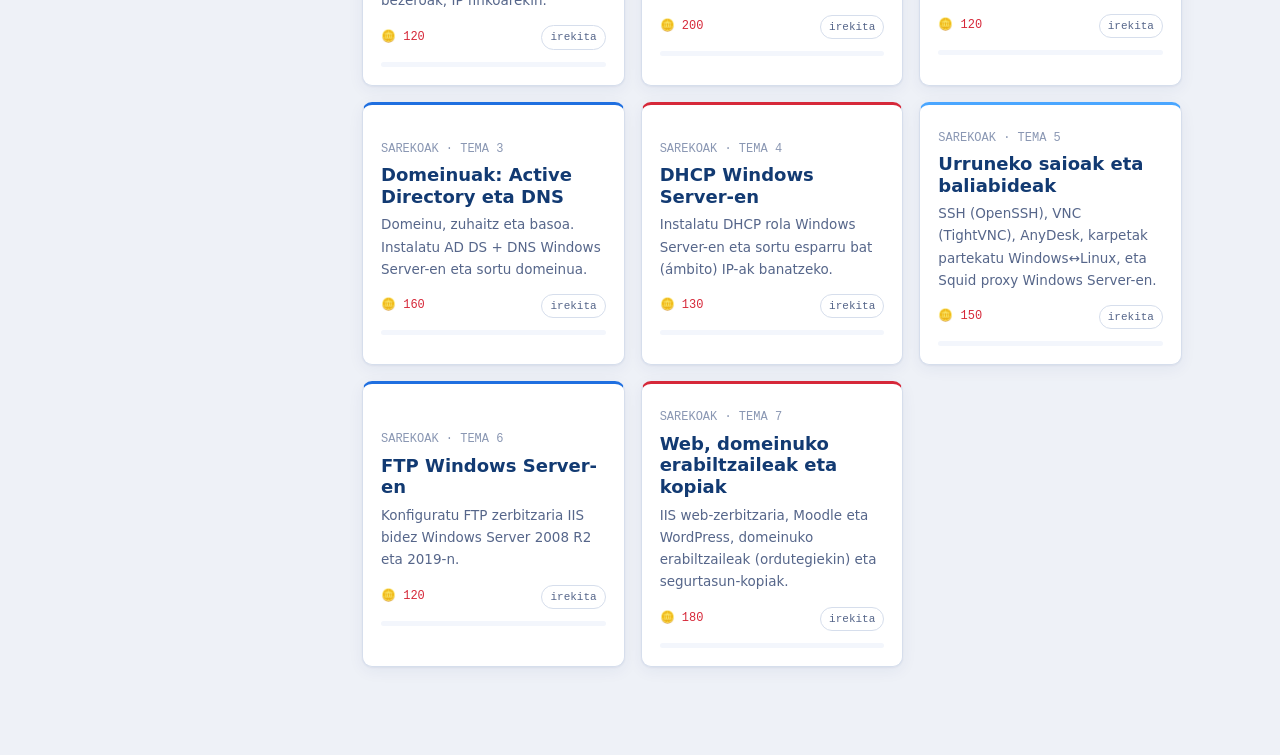
==== commit cfb4241e: "Add files via upload" ====
--- a/index.html
+++ b/index.html
@@ -3,8 +3,9 @@
 <head>
 <meta charset="UTF-8">
 <meta name="viewport" content="width=device-width, initial-scale=1.0">
-<title>Zerbitzuak Lab · Ikasi zerbitzuak zerotik adituraino</title>
-<meta name="description" content="Sareko Zerbitzuak ikasteko tresna gamifikatua: teoria, komandoak eta ariketa praktikoak euskeraz, Ubuntu GNU/Linux-en.">
+<title>Sareko Lab · Zerbitzuak eta Sarekoak</title>
+<meta name="description" content="Sareko zerbitzuak ikasteko/aprender servicios de red: teoria, komandoak eta ariketa praktikoak (euskeraz eta gaztelaniaz), Ubuntu eta Windows Server.">
+<link rel="icon" href="data:image/svg+xml,%3Csvg xmlns='http://www.w3.org/2000/svg' viewBox='0 0 64 64'%3E%3Crect width='64' height='64' rx='12' fill='%230e2c59'/%3E%3Crect x='12' y='14' width='40' height='28' rx='3' fill='%23eef1f7' stroke='%231f6fe0' stroke-width='2'/%3E%3Crect x='16' y='18' width='32' height='20' rx='1' fill='%231f6fe0'/%3E%3Crect x='26' y='44' width='12' height='5' fill='%234aa6ff'/%3E%3Crect x='20' y='49' width='24' height='4' rx='2' fill='%23d62839'/%3E%3C/svg%3E">
 <link rel="preconnect" href="https://fonts.googleapis.com">
 <link rel="preconnect" href="https://fonts.gstatic.com" crossorigin>
 <link href="https://fonts.googleapis.com/css2?family=Space+Grotesk:wght@400;500;600;700&family=Inter:wght@400;500;600&family=JetBrains+Mono:wght@400;500&display=swap" rel="stylesheet">
@@ -30,7 +31,7 @@
 
     <!-- Panel del jugador -->
     <div class="player">
-      <div class="coins"><span class="c" id="p-coins">0</span> 🪙 txanpon</div>
+      <div class="coins"><span class="c" id="p-coins">0</span> 🪙 <span id="p-coins-l">txanpon</span></div>
       <div class="lvl" id="p-level">Maila 1</div>
       <div class="bar"><i id="p-bar"></i></div>
       <div class="meta"><span id="p-prog-l">0%</span><span id="p-totalprog">Aurrerapena 0%</span></div>
--- a/assets/styles.css
+++ b/assets/styles.css
@@ -1,218 +1,249 @@
 /* ===================================================================
-   ZERBITZUAK LAB — app gamificada, dirigida por contenido
-   Consola de red + sistema de recompensas. Tokens → layout → osagaiak
+   ZERBITZUAK / SAREKOAK LAB — gai argia (zuri-hautsa + urdina + gorria)
+   Paleta: Ikastola → zuria, urdin iluna/argia, gorria.
    =================================================================== */
 
 :root{
-  --bg:#0b1220; --surface:#111c2e; --surface-2:#16233a;
-  --line:#243246; --line-soft:#1b2940;
-  --ink:#e7eef7; --ink-dim:#92a6c4; --ink-faint:#5d708c;
-  --link:#36d6c6; --link-2:#1ea8a0; --amber:#f5a623;
-  --danger:#ff6b6b; --ok:#4ade80; --xp:#c084fc;
+  --bg:#eef1f7;            /* zuri-hautsa (off-white) */
+  --bg-2:#e5eaf4;
+  --surface:#ffffff;       /* txartelak, panelak */
+  --surface-2:#f3f6fc;     /* betegarri leuna */
+  --line:#d6deec;          /* ertzak */
+  --line-soft:#e7ecf6;
+  --ink:#15294d;           /* testu nagusia (urdin iluna) */
+  --ink-dim:#56668a;
+  --ink-faint:#8a97b3;
+  --navy:#123a72;          /* urdin iluna (nagusia) */
+  --navy-deep:#0e2c59;     /* sidebar */
+  --blue:#1f6fe0;          /* urdina */
+  --blue-light:#4aa6ff;    /* urdin argia */
+  --red:#d62839;           /* gorria */
+  --red-soft:#fdecee;
+  --ok:#1f6fe0;            /* arrakasta = urdina (paletaren barruan) */
+  --warn:#d98a00;
+  --term-bg:#0e2c59;       /* kode-blokeak (urdin oso iluna) */
+  --term-ink:#e9f1fc;
   --radius:10px; --radius-lg:16px; --sidebar:264px;
   --mono:"JetBrains Mono",ui-monospace,Menlo,monospace;
   --sans:"Inter",system-ui,sans-serif;
   --display:"Space Grotesk",var(--sans);
+  --shadow:0 1px 2px rgba(18,58,114,.06), 0 4px 16px rgba(18,58,114,.06);
 }
 *{box-sizing:border-box}
 html{scroll-behavior:smooth}
 @media (prefers-reduced-motion:reduce){*{animation:none!important;transition:none!important}}
 body{margin:0;background:var(--bg);color:var(--ink);font-family:var(--sans);font-size:16px;line-height:1.65;-webkit-font-smoothing:antialiased}
-a{color:var(--link);text-decoration:none}
+a{color:var(--blue);text-decoration:none}
 a:hover{text-decoration:underline}
-:focus-visible{outline:2px solid var(--link);outline-offset:3px;border-radius:4px}
+:focus-visible{outline:2px solid var(--blue);outline-offset:3px;border-radius:4px}
 h1,h2,h3,h4{font-family:var(--display);line-height:1.2;color:var(--ink)}
 
-/* ---------- Estructura app ---------- */
+/* ---------- Scrollbars ---------- */
+*{scrollbar-width:thin;scrollbar-color:#b6c4df transparent}
+*::-webkit-scrollbar{width:11px;height:11px}
+*::-webkit-scrollbar-track{background:transparent}
+*::-webkit-scrollbar-thumb{background:#c2cee3;border-radius:99px;border:3px solid var(--bg);background-clip:padding-box}
+*::-webkit-scrollbar-thumb:hover{background:var(--blue)}
+.sidebar::-webkit-scrollbar-thumb{background:rgba(255,255,255,.28);border-color:transparent}
+.sidebar::-webkit-scrollbar-thumb:hover{background:rgba(255,255,255,.45)}
+.term::-webkit-scrollbar-thumb,textarea::-webkit-scrollbar-thumb{background:rgba(255,255,255,.3);border-color:transparent}
+
+/* ---------- Egitura app ---------- */
 .app{display:grid;grid-template-columns:var(--sidebar) 1fr;min-height:100vh}
 
 /* ---------- Sidebar ---------- */
 .sidebar{position:sticky;top:0;align-self:start;height:100vh;overflow-y:auto;
-  background:#0a101c;border-right:1px solid var(--line);padding:0 0 24px}
-.sidebar .brand{display:flex;align-items:center;gap:10px;padding:18px 18px 14px;font-family:var(--display);font-weight:700;letter-spacing:.4px;border-bottom:1px solid var(--line-soft)}
+  background:var(--navy-deep);color:#cdddf2;border-right:1px solid var(--navy-deep)}
+.sidebar .brand{display:flex;align-items:center;gap:10px;padding:18px 18px 14px;font-family:var(--display);font-weight:700;letter-spacing:.4px;color:#fff;border-bottom:1px solid rgba(255,255,255,.12)}
 .sidebar .brand .logo{font-size:20px}
-.sidebar .brand small{display:block;font-family:var(--sans);font-weight:400;font-size:11px;color:var(--ink-faint);letter-spacing:0}
-
-/* panel de stats del jugador */
-.player{padding:14px 16px;border-bottom:1px solid var(--line-soft)}
-.player .coins{display:flex;align-items:center;gap:8px;font-family:var(--display);font-weight:600;font-size:18px}
-.player .coins .c{color:var(--amber)}
-.player .lvl{font-size:12px;color:var(--ink-dim);font-family:var(--mono);margin-top:2px}
-.player .bar{height:7px;border-radius:99px;background:var(--surface-2);margin-top:10px;overflow:hidden}
-.player .bar > i{display:block;height:100%;background:linear-gradient(90deg,var(--link),var(--xp));width:0}
-.player .meta{display:flex;justify-content:space-between;margin-top:8px;font-size:11px;color:var(--ink-faint);font-family:var(--mono)}
+.sidebar .brand small{display:block;font-family:var(--sans);font-weight:400;font-size:11px;color:#9fb6d6;letter-spacing:0}
+
+.player{padding:14px 16px;border-bottom:1px solid rgba(255,255,255,.12)}
+.player .coins{display:flex;align-items:center;gap:8px;font-family:var(--display);font-weight:700;font-size:18px;color:#fff}
+.player .coins .c{color:#ff7a85}
+.player .lvl{font-size:12px;color:#9fb6d6;font-family:var(--mono);margin-top:2px}
+.player .bar{height:7px;border-radius:99px;background:rgba(255,255,255,.15);margin-top:10px;overflow:hidden}
+.player .bar > i{display:block;height:100%;background:linear-gradient(90deg,var(--blue-light),#fff);width:0}
+.player .meta{display:flex;justify-content:space-between;margin-top:8px;font-size:11px;color:#9fb6d6;font-family:var(--mono)}
 
 .nav-group{padding:12px 10px 4px}
-.nav-group .label{font-family:var(--mono);font-size:11px;letter-spacing:1.5px;text-transform:uppercase;color:var(--ink-faint);padding:0 8px 6px}
-.nav-item{display:flex;align-items:center;gap:10px;padding:8px 10px;border-radius:8px;color:var(--ink-dim);font-size:14px;cursor:pointer;border:1px solid transparent}
-.nav-item:hover{background:var(--surface);color:var(--ink);text-decoration:none}
-.nav-item.active{background:var(--surface-2);color:var(--ink);border-color:var(--line)}
+.nav-group .label{font-family:var(--mono);font-size:11px;letter-spacing:1.5px;text-transform:uppercase;color:#7f97bb;padding:0 8px 6px}
+.nav-item{display:flex;align-items:center;gap:10px;padding:8px 10px;border-radius:8px;color:#cdddf2;font-size:14px;cursor:pointer;border-left:3px solid transparent}
+.nav-item:hover{background:rgba(255,255,255,.08);color:#fff;text-decoration:none}
+.nav-item.active{background:rgba(74,166,255,.16);color:#fff;border-left-color:var(--blue-light)}
 .nav-item .ic{width:20px;text-align:center;flex:0 0 20px}
 .nav-item .st{margin-left:auto;font-size:12px}
-.nav-item .st.done{color:var(--ok)} .nav-item .st.lock{color:var(--ink-faint)}
-.nav-item.locked{opacity:.55;cursor:not-allowed}
-
-/* ---------- Topbar (móvil) ---------- */
-.topbar{display:none;position:sticky;top:0;z-index:40;align-items:center;gap:12px;padding:12px 16px;background:rgba(11,18,32,.9);backdrop-filter:blur(8px);border-bottom:1px solid var(--line)}
-.topbar .burger{font-size:22px;cursor:pointer;background:none;border:none;color:var(--ink)}
-.topbar .tb-coins{margin-left:auto;font-family:var(--display);font-weight:600;color:var(--amber)}
+.nav-item .st.done{color:var(--blue-light)}
+
+/* ---------- Topbar (mugikorra) ---------- */
+.topbar{display:none;position:sticky;top:0;z-index:40;align-items:center;gap:12px;padding:12px 16px;background:var(--navy-deep);color:#fff;border-bottom:1px solid var(--navy-deep)}
+.topbar strong{color:#fff}
+.topbar .burger{font-size:22px;cursor:pointer;background:none;border:none;color:#fff}
+.topbar .tb-coins{margin-left:auto;font-family:var(--display);font-weight:700;color:#ff7a85}
 
 /* ---------- Main ---------- */
-.main{min-width:0}
-.wrap{max-width:860px;margin:0 auto;padding:32px 28px 80px}
+.main{min-width:0;background:var(--bg)}
+.wrap{max-width:880px;margin:0 auto;padding:34px 30px 90px}
 
 /* ---------- Dashboard ---------- */
-.hero{padding:8px 0 8px}
-.eyebrow{font-family:var(--mono);font-size:12px;letter-spacing:2px;text-transform:uppercase;color:var(--link);margin:0 0 8px}
-.hero h1{font-size:clamp(28px,4vw,40px);font-weight:700;margin:0 0 8px}
-.hero h1 .accent{color:var(--link)}
+.hero{padding:8px 0}
+.eyebrow{font-family:var(--mono);font-size:12px;letter-spacing:2px;text-transform:uppercase;color:var(--red);margin:0 0 8px}
+.hero h1{font-size:clamp(28px,4vw,40px);font-weight:700;margin:0 0 8px;color:var(--navy)}
+.hero h1 .accent{color:var(--blue)}
 .hero p{color:var(--ink-dim);max-width:620px}
 
 .stat-row{display:grid;grid-template-columns:repeat(4,1fr);gap:12px;margin:22px 0 8px}
-.stat{background:var(--surface);border:1px solid var(--line);border-radius:var(--radius);padding:14px}
+.stat{background:var(--surface);border:1px solid var(--line);border-radius:var(--radius);padding:14px;box-shadow:var(--shadow)}
 .stat .n{font-family:var(--display);font-weight:700;font-size:24px}
 .stat .l{font-size:12px;color:var(--ink-dim);font-family:var(--mono)}
-.stat.coins .n{color:var(--amber)} .stat.lvl .n{color:var(--xp)} .stat.done .n{color:var(--ok)} .stat.streak .n{color:var(--danger)}
+.stat.coins .n{color:var(--red)} .stat.lvl .n{color:var(--navy)} .stat.done .n{color:var(--blue)} .stat.streak .n{color:var(--red)}
 
 .section-title{display:flex;align-items:baseline;gap:12px;margin:40px 0 14px}
-.section-title h2{font-size:24px;margin:0}
+.section-title h2{font-size:24px;margin:0;color:var(--navy)}
 .section-title .sub{color:var(--ink-faint);font-size:13px;font-family:var(--mono)}
 
 .cards{display:grid;grid-template-columns:repeat(auto-fill,minmax(252px,1fr));gap:16px}
-.card{position:relative;text-align:left;background:var(--surface);border:1px solid var(--line);border-radius:var(--radius);padding:18px;cursor:pointer;transition:border-color .15s,transform .15s;color:inherit;font:inherit;display:block;width:100%}
-.card:hover{border-color:var(--link);transform:translateY(-2px)}
-.card.locked{opacity:.6;cursor:not-allowed}
+.card{position:relative;text-align:left;background:var(--surface);border:1px solid var(--line);border-top:3px solid var(--blue);border-radius:var(--radius);padding:18px;cursor:pointer;transition:border-color .15s,transform .15s,box-shadow .15s;color:inherit;font:inherit;display:block;width:100%;box-shadow:var(--shadow)}
+.card:hover{border-color:var(--blue);transform:translateY(-2px);box-shadow:0 8px 24px rgba(18,58,114,.12)}
 .card .tnum{font-family:var(--mono);font-size:12px;color:var(--ink-faint)}
-.card h3{margin:4px 0 6px;font-size:18px}
+.card h3{margin:4px 0 6px;font-size:18px;color:var(--navy)}
 .card p{margin:0;font-size:13.5px;color:var(--ink-dim)}
 .card .foot{display:flex;align-items:center;gap:8px;margin-top:14px}
-.card .reward{font-family:var(--mono);font-size:12px;color:var(--amber)}
+.card .reward{font-family:var(--mono);font-size:12px;color:var(--red)}
 .card .badge{margin-left:auto;font-family:var(--mono);font-size:11px;padding:2px 8px;border-radius:99px;border:1px solid var(--line);color:var(--ink-dim)}
-.card .badge.done{color:var(--ok);border-color:rgba(74,222,128,.4)}
+.card .badge.done{color:#fff;background:var(--blue);border-color:var(--blue)}
 .card .pbar{height:5px;border-radius:99px;background:var(--surface-2);margin-top:12px;overflow:hidden}
-.card .pbar > i{display:block;height:100%;background:var(--link);width:0}
-
-/* ---------- Tema: contenido ---------- */
+.card .pbar > i{display:block;height:100%;background:var(--blue);width:0}
+
+/* ---------- Tema ---------- */
 .crumb{font-family:var(--mono);font-size:12px;color:var(--ink-faint);margin-bottom:8px}
 .crumb a{color:var(--ink-dim)}
-.tema-head h1{font-size:clamp(26px,3.5vw,34px);margin:0 0 6px}
+.tema-head h1{font-size:clamp(26px,3.5vw,34px);margin:0 0 6px;color:var(--navy)}
 .tema-head .lead{color:var(--ink-dim);font-size:17px}
 
-h2.blk{font-size:24px;margin:42px 0 12px}
-h3.blk{font-size:18px;margin:26px 0 8px}
+h2.blk{font-size:24px;margin:42px 0 12px;color:var(--navy);padding-bottom:6px;border-bottom:2px solid var(--line)}
+h3.blk{font-size:18px;margin:26px 0 8px;color:var(--navy)}
 .main p{margin:0 0 14px}
-code.inline{font-family:var(--mono);font-size:13px;background:var(--surface-2);border:1px solid var(--line);border-radius:5px;padding:1px 6px;color:var(--ink)}
-
-.callout{border-left:3px solid var(--link);background:var(--surface);padding:14px 18px;border-radius:0 var(--radius) var(--radius) 0;margin:18px 0}
-.callout.analogia{border-color:var(--amber)} .callout.errorea{border-color:var(--danger)}
-.callout .tag{font-family:var(--mono);font-size:11px;letter-spacing:1.5px;text-transform:uppercase;color:var(--ink-dim);display:block;margin-bottom:6px}
-.callout.analogia .tag{color:var(--amber)} .callout.errorea .tag{color:var(--danger)}
+code.inline{font-family:var(--mono);font-size:13px;background:var(--surface-2);border:1px solid var(--line);border-radius:5px;padding:1px 6px;color:var(--navy)}
+
+.callout{border-left:4px solid var(--blue);background:var(--surface);box-shadow:var(--shadow);padding:14px 18px;border-radius:0 var(--radius) var(--radius) 0;margin:18px 0}
+.callout.analogia{border-color:var(--blue-light)} .callout.errorea{border-color:var(--red);background:var(--red-soft)}
+.callout .tag{font-family:var(--mono);font-size:11px;letter-spacing:1.5px;text-transform:uppercase;color:var(--blue);display:block;margin-bottom:6px}
+.callout.analogia .tag{color:var(--blue-light)} .callout.errorea .tag{color:var(--red)}
 .callout p:last-child{margin:0}
 
-.helburua{display:flex;gap:14px;background:linear-gradient(180deg,var(--surface),#0f1a2b);border:1px solid var(--line);border-radius:var(--radius);padding:16px 18px;margin:6px 0 8px}
+.helburua{display:flex;gap:14px;background:linear-gradient(100deg,#143a72,#1f6fe0);color:#fff;border-radius:var(--radius);padding:16px 18px;margin:6px 0 8px;box-shadow:var(--shadow)}
 .helburua .ic{font-size:22px}
-.helburua .tag{font-family:var(--mono);font-size:11px;letter-spacing:1.5px;text-transform:uppercase;color:var(--link)}
-
-.term{background:#07101e;border:1px solid var(--line);border-radius:var(--radius);margin:16px 0;overflow:hidden}
-.term .bar{display:flex;align-items:center;gap:8px;padding:8px 12px;border-bottom:1px solid var(--line-soft);background:var(--surface)}
+.helburua .tag{font-family:var(--mono);font-size:11px;letter-spacing:1.5px;text-transform:uppercase;color:#bfe0ff}
+.helburua code.inline{background:rgba(255,255,255,.18);border-color:rgba(255,255,255,.25);color:#fff}
+
+.term{background:var(--term-bg);border:1px solid var(--navy-deep);border-radius:var(--radius);margin:16px 0;overflow:hidden;box-shadow:var(--shadow)}
+.term .bar{display:flex;align-items:center;gap:8px;padding:8px 12px;border-bottom:1px solid rgba(255,255,255,.1);background:rgba(255,255,255,.05)}
 .term .bar .lights{display:flex;gap:6px}
 .term .bar .lights i{width:10px;height:10px;border-radius:50%;display:block}
 .term .bar .lights i:nth-child(1){background:#ff5f57}.term .bar .lights i:nth-child(2){background:#febc2e}.term .bar .lights i:nth-child(3){background:#28c840}
-.term .bar .host{font-family:var(--mono);font-size:12px;color:var(--ink-faint)}
-.term .bar .copy{margin-left:auto;font-family:var(--mono);font-size:12px;color:var(--ink-dim);background:none;border:1px solid var(--line);border-radius:6px;padding:3px 8px;cursor:pointer}
-.term .bar .copy:hover{color:var(--ink);border-color:var(--link)}
+.term .bar .host{font-family:var(--mono);font-size:12px;color:#9fb6d6}
+.term .bar .copy{margin-left:auto;font-family:var(--mono);font-size:12px;color:#bcd0ec;background:none;border:1px solid rgba(255,255,255,.2);border-radius:6px;padding:3px 8px;cursor:pointer}
+.term .bar .copy:hover{color:#fff;border-color:var(--blue-light)}
 .term pre{margin:0;padding:14px 16px;overflow-x:auto}
-.term code{font-family:var(--mono);font-size:13.5px;color:var(--ink)}
-.term .prompt{color:var(--link);user-select:none}
-.term .cmt{color:var(--ink-faint)}
-
-table.data{width:100%;border-collapse:collapse;margin:16px 0;font-size:14px}
+.term code{font-family:var(--mono);font-size:13.5px;color:var(--term-ink)}
+.term .prompt{color:var(--blue-light);user-select:none}
+.term .cmt{color:#7f97bb}
+
+table.data{width:100%;border-collapse:collapse;margin:16px 0;font-size:14px;background:var(--surface);border:1px solid var(--line);border-radius:var(--radius);overflow:hidden}
 table.data th,table.data td{text-align:left;padding:9px 12px;border-bottom:1px solid var(--line-soft)}
-table.data th{font-family:var(--mono);font-size:12px;letter-spacing:.5px;color:var(--ink-dim);text-transform:uppercase}
+table.data th{font-family:var(--mono);font-size:12px;letter-spacing:.5px;color:#fff;background:var(--navy);text-transform:uppercase}
 table.data td.mono,table.data th.mono{font-family:var(--mono)}
-table.data tr:hover td{background:var(--surface)}
+table.data tr:hover td{background:var(--surface-2)}
 
 .steps{counter-reset:step;list-style:none;padding:0;margin:18px 0}
 .steps>li{position:relative;padding:2px 0 18px 44px;border-left:2px solid var(--line);margin-left:16px}
 .steps>li:last-child{border-color:transparent}
-.steps>li::before{counter-increment:step;content:counter(step);position:absolute;left:-16px;top:-2px;width:30px;height:30px;display:grid;place-items:center;border-radius:50%;background:var(--surface-2);border:1px solid var(--line);font-family:var(--mono);font-size:13px;color:var(--link)}
-.steps>li h4{margin:0 0 4px;font-size:16px}
+.steps>li::before{counter-increment:step;content:counter(step);position:absolute;left:-16px;top:-2px;width:30px;height:30px;display:grid;place-items:center;border-radius:50%;background:var(--blue);border:2px solid var(--surface);font-family:var(--mono);font-size:13px;color:#fff;box-shadow:var(--shadow)}
+.steps>li h4{margin:0 0 4px;font-size:16px;color:var(--navy)}
 .steps>li p{margin:0 0 8px;color:var(--ink-dim);font-size:15px}
 
 /* ariketak */
 .levels{display:grid;gap:14px;margin:18px 0}
-.level{border:1px solid var(--line);border-radius:var(--radius);overflow:hidden}
-.level summary{cursor:pointer;padding:14px 18px;display:flex;align-items:center;gap:12px;font-family:var(--display);list-style:none}
+.level{border:1px solid var(--line);border-radius:var(--radius);overflow:hidden;background:var(--surface);box-shadow:var(--shadow)}
+.level summary{cursor:pointer;padding:14px 18px;display:flex;align-items:center;gap:12px;font-family:var(--display);list-style:none;color:var(--navy)}
 .level summary::-webkit-details-marker{display:none}
-.level summary .lv{font-family:var(--mono);font-size:11px;padding:2px 8px;border-radius:99px;border:1px solid var(--line);color:var(--link)}
-.level[data-lv="2"] summary .lv{color:var(--amber)} .level[data-lv="3"] summary .lv{color:var(--xp)} .level[data-lv="4"] summary .lv{color:var(--danger)}
+.level summary .lv{font-family:var(--mono);font-size:11px;padding:2px 8px;border-radius:99px;border:1px solid var(--line);color:var(--blue)}
+.level[data-lv="2"] summary .lv{color:var(--blue-light)} .level[data-lv="3"] summary .lv{color:var(--navy)} .level[data-lv="4"] summary .lv{color:var(--red)}
 .level summary .chev{margin-left:auto;color:var(--ink-faint);transition:transform .2s}
 .level[open] summary .chev{transform:rotate(90deg)}
 .level .body{padding:6px 18px 18px;border-top:1px solid var(--line-soft)}
-.level .arrakasta{font-size:14px;color:var(--ink-dim);border-left:2px solid var(--ok);padding-left:12px;margin-top:12px}
+.level .arrakasta{font-size:14px;color:var(--ink-dim);border-left:3px solid var(--blue);padding-left:12px;margin-top:12px}
 
 /* quiz */
-.quiz{border:1px solid var(--line);border-radius:var(--radius-lg);background:var(--surface);margin:24px 0}
-.quiz .q-head{padding:16px 18px;border-bottom:1px solid var(--line);display:flex;align-items:center;gap:10px}
-.quiz .q-head h3{margin:0;font-size:16px}
+.quiz{border:1px solid var(--line);border-radius:var(--radius-lg);background:var(--surface);margin:24px 0;box-shadow:var(--shadow);overflow:hidden}
+.quiz .q-head{padding:16px 18px;border-bottom:1px solid var(--line);display:flex;align-items:center;gap:10px;background:var(--surface-2)}
+.quiz .q-head h3{margin:0;font-size:16px;color:var(--navy)}
 .quiz .q-head .score{margin-left:auto;font-family:var(--mono);font-size:13px;color:var(--ink-dim)}
 .quiz .q{padding:16px 18px;border-bottom:1px solid var(--line-soft)}
 .quiz .q:last-of-type{border-bottom:none}
 .quiz .q .stem{font-size:15px;margin-bottom:10px}
-.quiz .q .stem b{font-family:var(--mono);color:var(--link)}
-.opt{display:block;padding:9px 12px;border:1px solid var(--line);border-radius:8px;margin-bottom:7px;cursor:pointer;font-size:14px;transition:border-color .12s}
-.opt:hover{border-color:var(--ink-dim)}
-.opt.sel{border-color:var(--link)} .opt.correct{border-color:var(--ok);background:#0e1f1c} .opt.wrong{border-color:var(--danger);background:#211618}
-.opt input{margin-right:9px;accent-color:var(--link)}
+.quiz .q .stem b{font-family:var(--mono);color:var(--blue)}
+.opt{display:block;padding:9px 12px;border:1px solid var(--line);border-radius:8px;margin-bottom:7px;cursor:pointer;font-size:14px;transition:border-color .12s,background .12s}
+.opt:hover{border-color:var(--blue)}
+.opt.sel{border-color:var(--blue);background:#eef4fe}
+.opt.correct{border-color:var(--ok);background:#e8f1fe} .opt.wrong{border-color:var(--red);background:var(--red-soft)}
+.opt input{margin-right:9px;accent-color:var(--blue)}
 .explain{font-size:13.5px;color:var(--ink-dim);margin-top:6px;padding-left:12px;border-left:2px solid var(--line);display:none}
-.explain.show{display:block} .explain.show.ok{border-color:var(--ok)} .explain.show.no{border-color:var(--danger)}
+.explain.show{display:block} .explain.show.ok{border-color:var(--ok)} .explain.show.no{border-color:var(--red)}
 .quiz .q-foot{padding:16px 18px}
 .result{font-family:var(--mono);font-size:14px;margin-top:12px;display:none}
 .result.show{display:block}
 
-.btn{font-family:var(--display);font-size:14px;font-weight:600;cursor:pointer;background:var(--link);color:#04201d;border:none;border-radius:8px;padding:9px 16px}
-.btn:hover{background:#46e6d6}
-.btn.ghost{background:transparent;color:var(--ink-dim);border:1px solid var(--line)}
-.btn.ghost:hover{color:var(--ink);border-color:var(--link)}
+.btn{font-family:var(--display);font-size:14px;font-weight:600;cursor:pointer;background:var(--blue);color:#fff;border:none;border-radius:8px;padding:9px 16px;transition:background .15s}
+.btn:hover{background:var(--navy)}
+.btn.ghost{background:transparent;color:var(--navy);border:1px solid var(--line)}
+.btn.ghost:hover{color:var(--blue);border-color:var(--blue);background:#fff}
 .btn-row{display:flex;gap:10px;flex-wrap:wrap;margin-top:4px}
 
-/* simulador (reutiliza patrón) */
-.sim{border:1px solid var(--line);border-radius:var(--radius-lg);background:var(--surface);margin:22px 0;overflow:hidden}
-.sim .sim-head{padding:14px 18px;border-bottom:1px solid var(--line);display:flex;align-items:center;gap:10px}
-.sim .sim-head .dot{width:8px;height:8px;border-radius:50%;background:var(--amber);box-shadow:0 0 8px var(--amber)}
-.sim .sim-head h3{margin:0;font-size:16px}
+/* simuladorea */
+.sim{border:1px solid var(--line);border-top:3px solid var(--red);border-radius:var(--radius-lg);background:var(--surface);margin:22px 0;overflow:hidden;box-shadow:var(--shadow)}
+.sim .sim-head{padding:14px 18px;border-bottom:1px solid var(--line);display:flex;align-items:center;gap:10px;background:var(--surface-2)}
+.sim .sim-head .dot{width:8px;height:8px;border-radius:50%;background:var(--red)}
+.sim .sim-head h3{margin:0;font-size:16px;color:var(--navy)}
 .sim .sim-body{padding:18px}
 .field{margin-bottom:14px}.field label{display:block;font-size:13px;color:var(--ink-dim);margin-bottom:5px;font-family:var(--mono)}
-.field input,.field select{width:100%;font-family:var(--mono);font-size:14px;color:var(--ink);background:#07101e;border:1px solid var(--line);border-radius:8px;padding:9px 11px}
-.sim .out{margin-top:16px;padding:14px;background:#07101e;border:1px solid var(--line);border-radius:8px;font-family:var(--mono);font-size:13.5px}
-.sim .out .row{display:flex;justify-content:space-between;gap:12px;padding:3px 0;border-bottom:1px dashed var(--line-soft)}
-.sim .out .row:last-child{border:none}.sim .out .k{color:var(--ink-dim)}
-
-/* paginación */
+.field input,.field select,textarea{width:100%;font-family:var(--mono);font-size:14px;color:var(--ink);background:#fff;border:1px solid var(--line);border-radius:8px;padding:9px 11px}
+.field input:focus,.field select:focus,textarea:focus{outline:none;border-color:var(--blue)}
+.sim .out{margin-top:16px;padding:14px;background:var(--term-bg);color:var(--term-ink);border:1px solid var(--navy-deep);border-radius:8px;font-family:var(--mono);font-size:13.5px}
+.sim .out .row{display:flex;justify-content:space-between;gap:12px;padding:3px 0;border-bottom:1px dashed rgba(255,255,255,.12)}
+.sim .out .row:last-child{border:none}.sim .out .k{color:#9fb6d6}
+.sim textarea{background:var(--term-bg);color:var(--term-ink);border-color:var(--navy-deep)}
+
+/* paginazioa */
 .pager{display:flex;justify-content:space-between;gap:12px;margin:48px 0 0;padding-top:24px;border-top:1px solid var(--line)}
-.pager button{display:flex;flex-direction:column;gap:2px;padding:12px 16px;border:1px solid var(--line);border-radius:var(--radius);min-width:160px;background:var(--surface);color:inherit;cursor:pointer;text-align:left;font:inherit}
-.pager button:hover{border-color:var(--link)} .pager .next{text-align:right;margin-left:auto;align-items:flex-end}
+.pager button{display:flex;flex-direction:column;gap:2px;padding:12px 16px;border:1px solid var(--line);border-radius:var(--radius);min-width:160px;background:var(--surface);color:var(--navy);cursor:pointer;text-align:left;font:inherit;box-shadow:var(--shadow)}
+.pager button:hover{border-color:var(--blue)} .pager .next{text-align:right;margin-left:auto;align-items:flex-end}
 .pager small{font-family:var(--mono);font-size:11px;color:var(--ink-faint)}
 
-.complete-bar{display:flex;align-items:center;gap:14px;flex-wrap:wrap;margin:32px 0 8px;padding:16px 18px;border:1px solid var(--line);border-radius:var(--radius);background:var(--surface)}
+.complete-bar{display:flex;align-items:center;gap:14px;flex-wrap:wrap;margin:32px 0 8px;padding:16px 18px;border:1px solid var(--line);border-left:4px solid var(--red);border-radius:var(--radius);background:var(--surface);box-shadow:var(--shadow)}
 .complete-bar p{margin:0;color:var(--ink-dim);font-size:14px}.complete-bar .btn{margin-left:auto}
 
-/* logros */
+/* logroak */
 .logros{display:grid;grid-template-columns:repeat(auto-fill,minmax(220px,1fr));gap:14px;margin:20px 0}
-.logro{background:var(--surface);border:1px solid var(--line);border-radius:var(--radius);padding:16px;display:flex;gap:12px;align-items:flex-start}
-.logro.locked{opacity:.5}
+.logro{background:var(--surface);border:1px solid var(--line);border-radius:var(--radius);padding:16px;display:flex;gap:12px;align-items:flex-start;box-shadow:var(--shadow)}
+.logro.locked{opacity:.55}
 .logro .ic{font-size:26px}
-.logro h4{margin:0 0 3px;font-size:15px}.logro p{margin:0;font-size:13px;color:var(--ink-dim)}
-.logro.unlocked{border-color:rgba(245,166,35,.4)}
-
-/* modal recompensa */
-.modal{position:fixed;inset:0;background:rgba(5,9,16,.7);display:none;align-items:center;justify-content:center;z-index:100;backdrop-filter:blur(3px)}
+.logro h4{margin:0 0 3px;font-size:15px;color:var(--navy)}.logro p{margin:0;font-size:13px;color:var(--ink-dim)}
+.logro.unlocked{border-left:4px solid var(--red)}
+
+/* modal */
+.modal{position:fixed;inset:0;background:rgba(14,44,89,.45);display:none;align-items:center;justify-content:center;z-index:100;backdrop-filter:blur(3px)}
 .modal.show{display:flex}
-.modal .box{background:var(--surface);border:1px solid var(--link);border-radius:var(--radius-lg);padding:28px;max-width:380px;text-align:center;box-shadow:0 0 40px rgba(54,214,198,.15)}
+.modal .box{background:var(--surface);border-top:5px solid var(--red);border-radius:var(--radius-lg);padding:28px;max-width:380px;text-align:center;box-shadow:0 20px 50px rgba(14,44,89,.3)}
 .modal .emoji{font-size:48px}
-.modal h3{margin:8px 0 4px;font-size:22px}
+.modal h3{margin:8px 0 4px;font-size:22px;color:var(--navy)}
 .modal p{color:var(--ink-dim);margin:0 0 6px}
-.modal .reward{font-family:var(--mono);color:var(--amber);font-size:15px;margin:10px 0 18px}
+.modal .reward{font-family:var(--mono);color:var(--red);font-size:15px;margin:10px 0 18px;font-weight:600}
+
+/* ---------- SCRIM: oinarrian ezkutatuta eta fixed (EZ grid-eko gelaxka) ---------- */
+.scrim{position:fixed;inset:0;background:rgba(14,44,89,.45);z-index:55;display:none}
+.scrim.show{display:block}
 
 /* responsive */
 @media (max-width:860px){
@@ -220,8 +251,29 @@
   .topbar{display:flex}
   .sidebar{position:fixed;left:0;top:0;z-index:60;width:var(--sidebar);transform:translateX(-100%);transition:transform .2s}
   .sidebar.open{transform:translateX(0)}
-  .scrim{position:fixed;inset:0;background:rgba(0,0,0,.5);z-index:55;display:none}
-  .scrim.show{display:block}
   .stat-row{grid-template-columns:repeat(2,1fr)}
   .pager{flex-direction:column}.pager .next{margin-left:0;align-items:flex-start;text-align:left}
 }
+
+/* ---------- Hizkuntza-aldatzailea ---------- */
+.lang-switch{display:flex;gap:6px;padding:0 8px 12px}
+.lang-btn{flex:1;font-family:var(--display);font-weight:700;font-size:12px;letter-spacing:1px;cursor:pointer;
+  background:rgba(255,255,255,.08);color:#cdddf2;border:1px solid rgba(255,255,255,.18);border-radius:7px;padding:7px 0;transition:all .15s}
+.lang-btn:hover{background:rgba(255,255,255,.16);color:#fff}
+.lang-btn.on{background:var(--red);color:#fff;border-color:var(--red)}
+
+/* ---------- Gorria eta urdin argia gehiago (azentuak) ---------- */
+.section-title{padding-left:12px;border-left:4px solid var(--red)}
+.hero h1 .accent{color:var(--red)}
+h2.blk{border-bottom:2px solid var(--blue-light)}
+.card:nth-child(3n+2){border-top-color:var(--red)}
+.card:nth-child(3n){border-top-color:var(--blue-light)}
+.card .badge.done{background:var(--red);border-color:var(--red)}
+.helburua{background:linear-gradient(100deg,#123a72,#1f6fe0 70%,#4aa6ff)}
+.crumb a:hover{color:var(--red)}
+.level summary .lv{border-color:var(--blue-light)}
+.eyebrow{color:var(--red)}
+.term .bar .host{color:#7fb4ff}
+.stat.lvl .n{color:var(--blue-light)}
+table.data th{background:linear-gradient(90deg,var(--navy),var(--blue))}
+.pager button:hover{border-color:var(--red);border-left:3px solid var(--red)}
